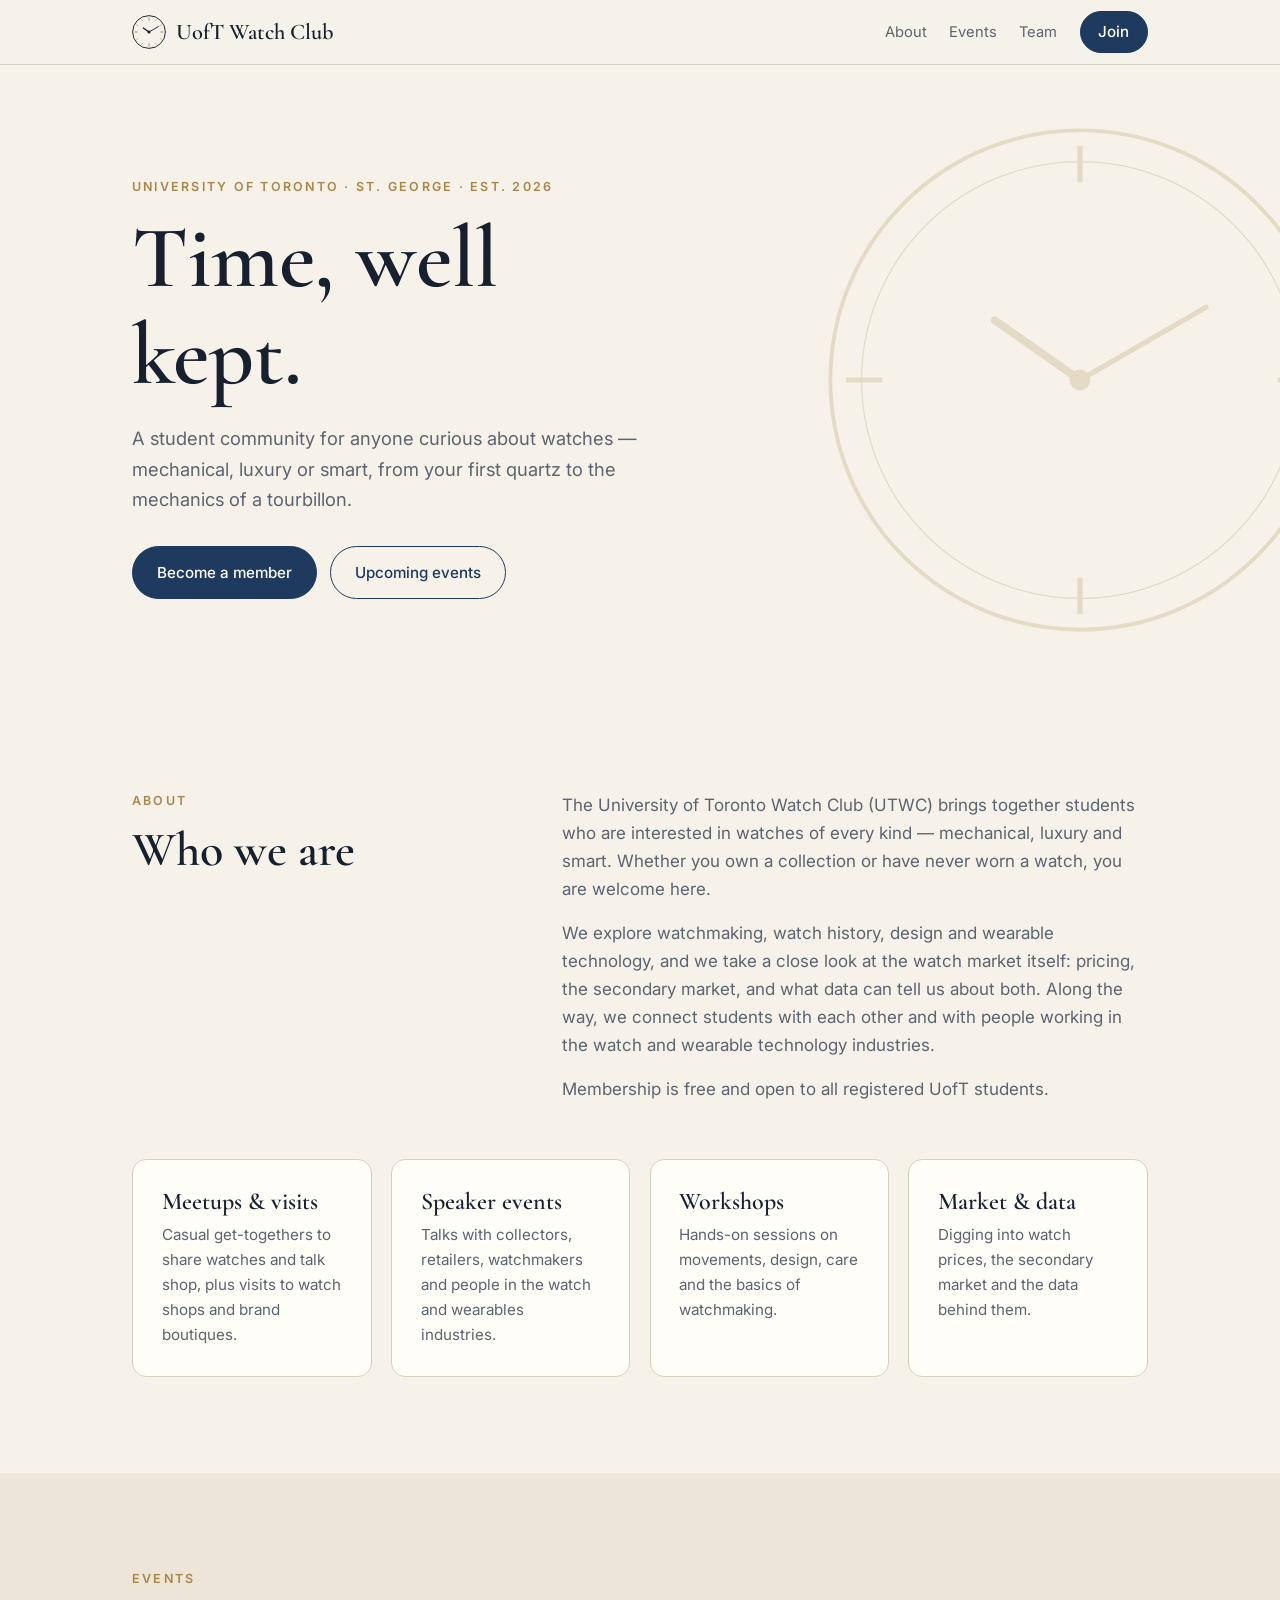
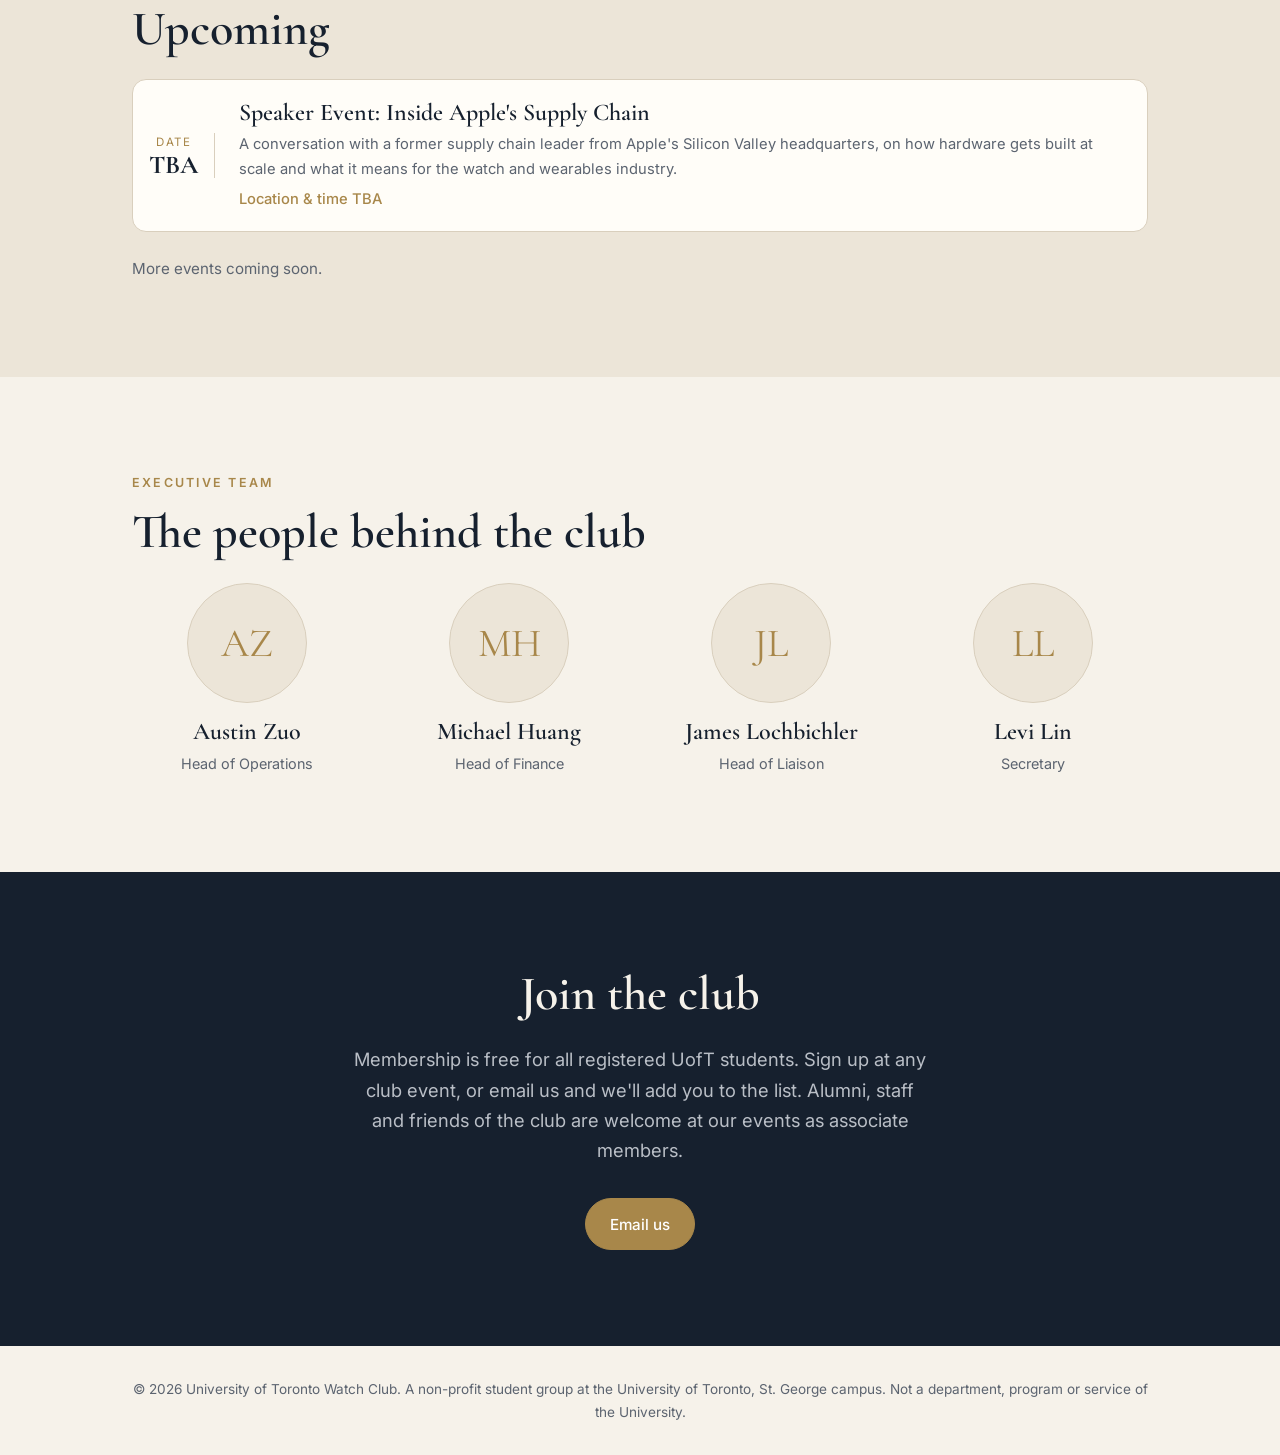
==== index.html @ 01a1b6ca "Initial UofT Watch Club website Single-page site with about, events, team and join sections, dial lo" ====
<!doctype html>
<html lang="en">
<head>
  <meta charset="utf-8">
  <meta name="viewport" content="width=device-width, initial-scale=1">
  <title>UofT Watch Club</title>
  <meta name="description" content="The University of Toronto Watch Club — a community for students who love horology, from first watches to grand complications.">
  <link rel="preconnect" href="https://fonts.googleapis.com">
  <link rel="preconnect" href="https://fonts.gstatic.com" crossorigin>
  <link href="https://fonts.googleapis.com/css2?family=Cormorant+Garamond:wght@500;600&family=Inter:wght@400;500;600&display=swap" rel="stylesheet">
  <link rel="icon" href="icon.svg" type="image/svg+xml">
  <link rel="stylesheet" href="style.css">
</head>
<body>
  <header class="nav">
    <div class="wrap nav-inner">
      <a href="#top" class="brand"><img src="icon.svg" alt="" width="34" height="34">UofT Watch Club</a>
      <nav>
        <a href="#about">About</a>
        <a href="#events">Events</a>
        <a href="#team">Team</a>
        <a href="#join" class="btn btn-small">Join</a>
      </nav>
    </div>
  </header>

  <main id="top">
    <section class="hero">
      <div class="wrap">
        <p class="eyebrow">University of Toronto · St. George · Est. 2026</p>
        <h1>Time, well kept.</h1>
        <p class="lede">A student community for anyone curious about watches — mechanical, luxury or smart, from your first quartz to the mechanics of a tourbillon.</p>
        <div class="hero-cta">
          <a href="#join" class="btn">Become a member</a>
          <a href="#events" class="btn btn-ghost">Upcoming events</a>
        </div>
      </div>
      <svg class="dial" viewBox="0 0 200 200" aria-hidden="true">
        <circle cx="100" cy="100" r="96" fill="none" stroke="currentColor" stroke-width="1.5"/>
        <circle cx="100" cy="100" r="84" fill="none" stroke="currentColor" stroke-width=".5"/>
        <g stroke="currentColor" stroke-width="2">
          <line x1="100" y1="10" x2="100" y2="24"/><line x1="190" y1="100" x2="176" y2="100"/>
          <line x1="100" y1="190" x2="100" y2="176"/><line x1="10" y1="100" x2="24" y2="100"/>
        </g>
        <line x1="100" y1="100" x2="67.2" y2="77" stroke="currentColor" stroke-width="3" stroke-linecap="round"/>
        <line x1="100" y1="100" x2="148.5" y2="72" stroke="currentColor" stroke-width="2" stroke-linecap="round"/>
        <circle cx="100" cy="100" r="4" fill="currentColor"/>
      </svg>
    </section>

    <section id="about" class="section">
      <div class="wrap two-col">
        <div>
          <p class="eyebrow">About</p>
          <h2>Who we are</h2>
        </div>
        <div class="prose">
          <p>The University of Toronto Watch Club (UTWC) brings together students who are interested in watches of every kind — mechanical, luxury and smart. Whether you own a collection or have never worn a watch, you are welcome here.</p>
          <p>We explore watchmaking, watch history, design and wearable technology, and we take a close look at the watch market itself: pricing, the secondary market, and what data can tell us about both. Along the way, we connect students with each other and with people working in the watch and wearable technology industries.</p>
          <p>Membership is free and open to all registered UofT students.</p>
        </div>
      </div>
      <div class="wrap cards">
        <article class="card">
          <h3>Meetups &amp; visits</h3>
          <p>Casual get-togethers to share watches and talk shop, plus visits to watch shops and brand boutiques.</p>
        </article>
        <article class="card">
          <h3>Speaker events</h3>
          <p>Talks with collectors, retailers, watchmakers and people in the watch and wearables industries.</p>
        </article>
        <article class="card">
          <h3>Workshops</h3>
          <p>Hands-on sessions on movements, design, care and the basics of watchmaking.</p>
        </article>
        <article class="card">
          <h3>Market &amp; data</h3>
          <p>Digging into watch prices, the secondary market and the data behind them.</p>
        </article>
      </div>
    </section>

    <section id="events" class="section alt">
      <div class="wrap">
        <p class="eyebrow">Events</p>
        <h2>Upcoming</h2>
        <ul class="events">
          <li>
            <time><span>Date</span><strong>TBA</strong></time>
            <div>
              <h3>Speaker Event: Inside Apple's Supply Chain</h3>
              <p>A conversation with a former supply chain leader from Apple's Silicon Valley headquarters, on how hardware gets built at scale and what it means for the watch and wearables industry.</p>
              <p>Location &amp; time TBA</p>
            </div>
          </li>
        </ul>
        <p class="events-note">More events coming soon.</p>
      </div>
    </section>

    <section id="team" class="section">
      <div class="wrap">
        <p class="eyebrow">Executive team</p>
        <h2>The people behind the club</h2>
        <div class="team">
          <div class="member"><div class="avatar">AZ</div><h3>Austin Zuo</h3><p>Head of Operations</p></div>
          <div class="member"><div class="avatar">MH</div><h3>Michael Huang</h3><p>Head of Finance</p></div>
          <div class="member"><div class="avatar">JL</div><h3>James Lochbichler</h3><p>Head of Liaison</p></div>
          <div class="member"><div class="avatar">LL</div><h3>Levi Lin</h3><p>Secretary</p></div>
        </div>
      </div>
    </section>

    <section id="join" class="section join">
      <div class="wrap">
        <h2>Join the club</h2>
        <p class="lede">Membership is free for all registered UofT students. Sign up at any club event, or email us and we'll add you to the list. Alumni, staff and friends of the club are welcome at our events as associate members.</p>
        <div class="hero-cta">
          <!-- TODO: add back once links are ready
          <a href="[SIGNUP FORM LINK]" class="btn">Sign up</a>
          <a href="https://instagram.com/[HANDLE]" class="btn btn-ghost">Instagram</a>
          -->
          <a href="mailto:info@uoftwatchclub.com" class="btn">Email us</a>
        </div>
      </div>
    </section>
  </main>

  <footer class="footer">
    <div class="wrap">
      <p>© <span id="year"></span> University of Toronto Watch Club. A non-profit student group at the University of Toronto, St. George campus. Not a department, program or service of the University.</p>
    </div>
  </footer>
  <script>document.getElementById('year').textContent = new Date().getFullYear();</script>
</body>
</html>
---- style.css ----
:root {
  --bg: #f6f2ea;
  --bg-alt: #ece5d8;
  --ink: #16202e;
  --muted: #5c6470;
  --accent: #1e3a5f;
  --gold: #a8874a;
  --card: #fffdf8;
  --line: #d9cfbd;
}

* { box-sizing: border-box; margin: 0; padding: 0; }
html { scroll-behavior: smooth; }
body {
  background: var(--bg);
  color: var(--ink);
  font: 400 17px/1.65 Inter, system-ui, sans-serif;
  -webkit-font-smoothing: antialiased;
}
a { color: inherit; text-decoration: none; }
h1, h2, h3 { font-family: "Cormorant Garamond", Georgia, serif; font-weight: 600; line-height: 1.1; }
h1 { font-size: clamp(3rem, 8vw, 5.5rem); }
h2 { font-size: clamp(2rem, 4.5vw, 3rem); margin-bottom: 1.5rem; }
h3 { font-size: 1.5rem; margin-bottom: .4rem; }

.wrap { max-width: 1080px; margin: 0 auto; padding: 0 16px; }
@media (min-width: 720px) { .wrap { padding: 0 32px; } }

.eyebrow {
  font-size: .78rem; font-weight: 600; letter-spacing: .18em;
  text-transform: uppercase; color: var(--gold); margin-bottom: .8rem;
}
.lede { font-size: 1.15rem; color: var(--muted); max-width: 36rem; }

.btn {
  display: inline-block; padding: .8rem 1.5rem; border-radius: 999px;
  background: var(--accent); color: #fff; font-weight: 500; font-size: .95rem;
  border: 1px solid var(--accent); transition: transform .15s, background .15s;
}
.btn:hover { transform: translateY(-1px); background: #142a47; }
.btn-ghost { background: transparent; color: var(--accent); }
.btn-ghost:hover { background: var(--accent); color: #fff; }
.btn-small { padding: .45rem 1.1rem; }

/* Nav */
.nav {
  position: sticky; top: 0; z-index: 10;
  background: rgba(246, 242, 234, .9); backdrop-filter: blur(8px);
  border-bottom: 1px solid var(--line);
}
.nav-inner { display: flex; align-items: center; justify-content: space-between; height: 64px; }
.brand {
  display: flex; align-items: center; gap: .6rem;
  font-family: "Cormorant Garamond", serif; font-size: 1.4rem; font-weight: 600;
}
.nav nav { display: flex; align-items: center; gap: 1.4rem; font-size: .92rem; }
.nav nav a:not(.btn) { color: var(--muted); }
.nav nav a:not(.btn):hover { color: var(--ink); }
@media (max-width: 560px) { .nav nav a:not(.btn) { display: none; } }

/* Hero */
.hero { position: relative; overflow: hidden; padding: 7rem 0 6rem; }
.hero h1 { margin-bottom: 1.2rem; max-width: 12ch; }
.hero-cta { display: flex; flex-wrap: wrap; gap: .8rem; margin-top: 2rem; }
.dial {
  position: absolute; right: -60px; top: 50%; transform: translateY(-50%);
  width: min(520px, 60vw); color: var(--gold); opacity: .22; pointer-events: none;
}

/* Sections */
.section { padding: 6rem 0; }
.alt { background: var(--bg-alt); }
.two-col { display: grid; gap: 1rem 4rem; }
@media (min-width: 820px) { .two-col { grid-template-columns: 1fr 1.6fr; } }
.prose p + p { margin-top: 1rem; }
.prose { color: var(--muted); }

.cards { display: grid; gap: 1.2rem; margin-top: 3.5rem; }
@media (min-width: 640px) { .cards { grid-template-columns: repeat(2, 1fr); } }
@media (min-width: 1000px) { .cards { grid-template-columns: repeat(4, 1fr); } }
.card {
  background: var(--card); border: 1px solid var(--line); border-radius: 14px; padding: 1.8rem;
}
.card p { color: var(--muted); font-size: .95rem; }

/* Events */
.events { list-style: none; display: grid; gap: 1rem; }
.events li {
  display: flex; align-items: center; gap: 1.5rem;
  background: var(--card); border: 1px solid var(--line); border-radius: 14px; padding: 1.2rem 1.5rem;
}
.events time {
  display: flex; flex-direction: column; align-items: center; min-width: 3.5rem;
  border-right: 1px solid var(--line); padding-right: 1.5rem;
}
.events time span { font-size: .72rem; letter-spacing: .14em; text-transform: uppercase; color: var(--gold); }
.events time strong { font-family: "Cormorant Garamond", serif; font-size: 2rem; line-height: 1; }
.events p { color: var(--muted); font-size: .92rem; }
.events p + p { margin-top: .4rem; font-weight: 500; color: var(--gold); }
.events time strong { font-size: 1.6rem; }
.events-note { margin-top: 1.5rem; color: var(--muted); font-size: .95rem; }

/* Team */
.team { display: grid; gap: 2rem; grid-template-columns: repeat(auto-fit, minmax(180px, 1fr)); }
.member { text-align: center; }
.avatar {
  width: 120px; height: 120px; margin: 0 auto 1rem; border-radius: 50%;
  background: var(--bg-alt); border: 1px solid var(--line);
  display: grid; place-items: center; font-family: "Cormorant Garamond", serif;
  font-size: 2.5rem; color: var(--gold);
}
.member p { color: var(--muted); font-size: .9rem; }

/* Join */
.join { background: var(--ink); color: var(--bg); text-align: center; }
.join .lede { color: #b9bec6; margin: 0 auto; }
.join .hero-cta { justify-content: center; }
.join .btn { background: var(--gold); border-color: var(--gold); }
.join .btn:hover { background: #8f7240; }
.join .btn-ghost { background: transparent; color: var(--bg); border-color: #5c6470; }
.join .btn-ghost:hover { background: var(--bg); color: var(--ink); }

.footer { padding: 2rem 0; font-size: .85rem; color: var(--muted); text-align: center; }
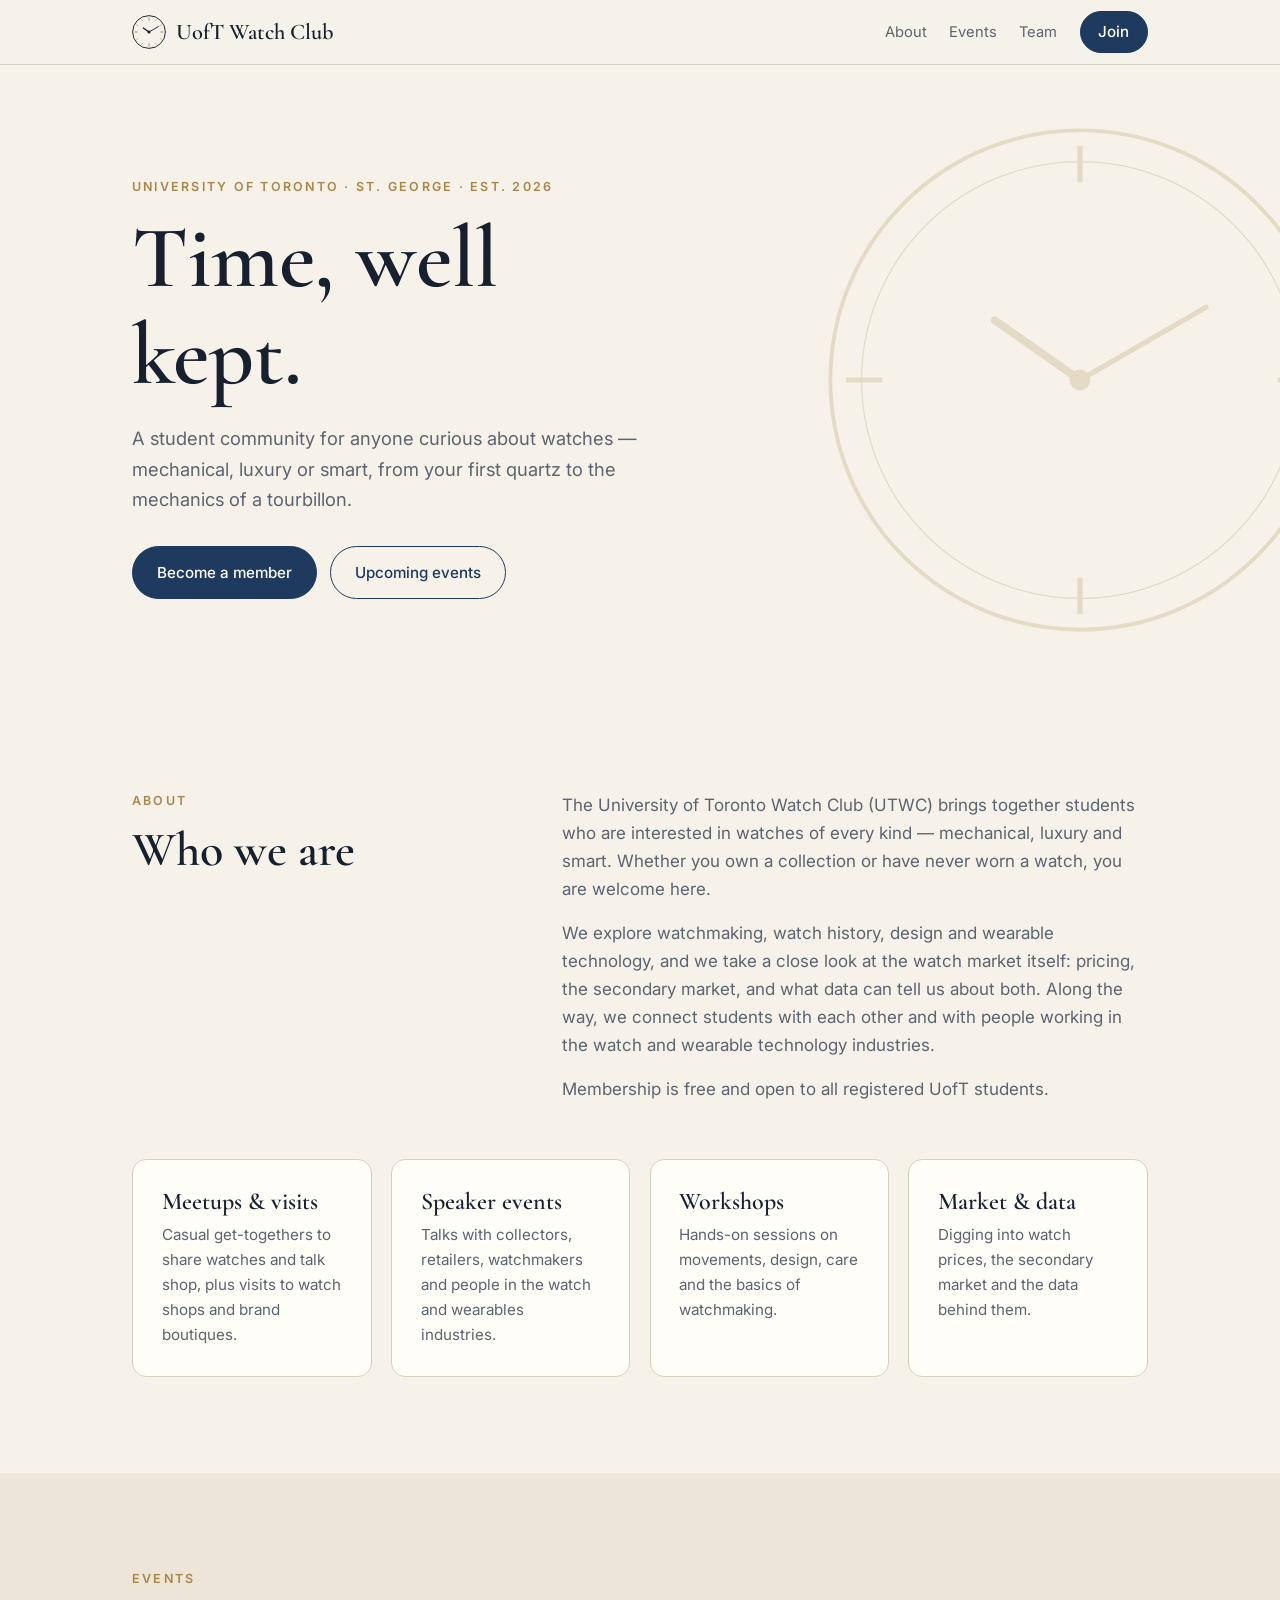
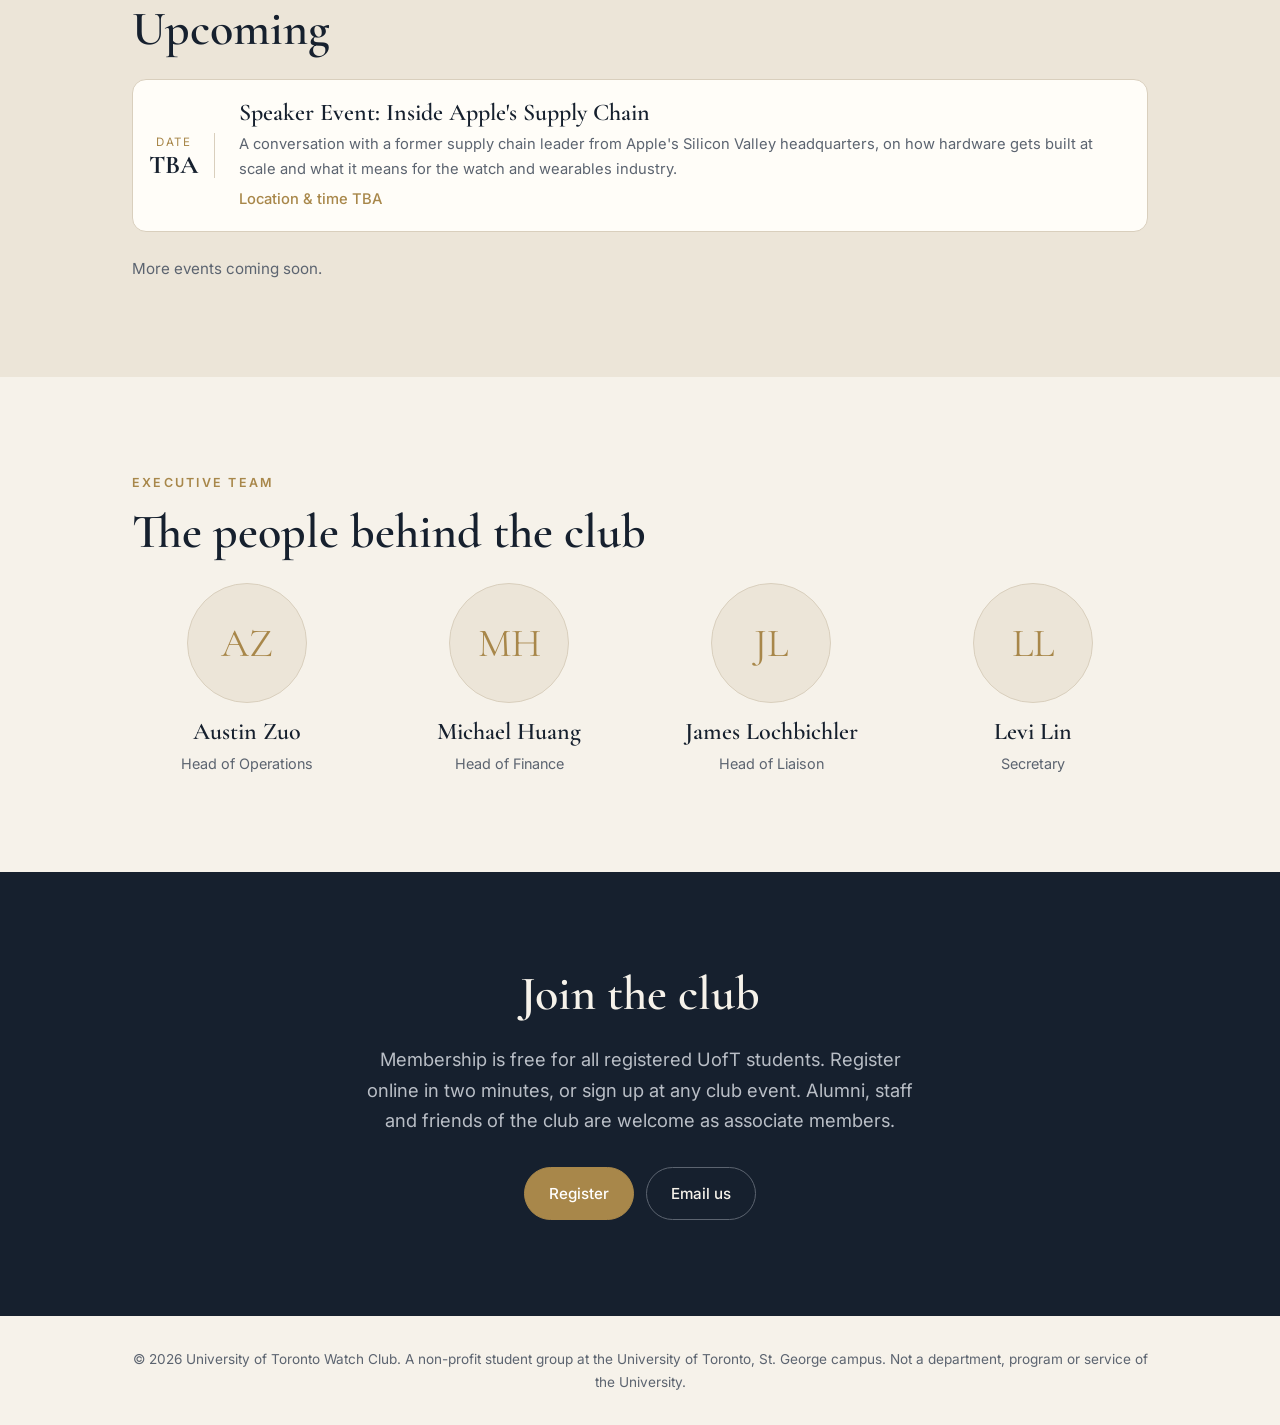
==== commit 5d8c595e: "Add online registration page Registration form on the site posts to a Google Apps Script web app tha" ====
--- a/index.html
+++ b/index.html
@@ -19,7 +19,7 @@
         <a href="#about">About</a>
         <a href="#events">Events</a>
         <a href="#team">Team</a>
-        <a href="#join" class="btn btn-small">Join</a>
+        <a href="register.html" class="btn btn-small">Join</a>
       </nav>
     </div>
   </header>
@@ -31,7 +31,7 @@
         <h1>Time, well kept.</h1>
         <p class="lede">A student community for anyone curious about watches — mechanical, luxury or smart, from your first quartz to the mechanics of a tourbillon.</p>
         <div class="hero-cta">
-          <a href="#join" class="btn">Become a member</a>
+          <a href="register.html" class="btn">Become a member</a>
           <a href="#events" class="btn btn-ghost">Upcoming events</a>
         </div>
       </div>
@@ -114,13 +114,13 @@
     <section id="join" class="section join">
       <div class="wrap">
         <h2>Join the club</h2>
-        <p class="lede">Membership is free for all registered UofT students. Sign up at any club event, or email us and we'll add you to the list. Alumni, staff and friends of the club are welcome at our events as associate members.</p>
+        <p class="lede">Membership is free for all registered UofT students. Register online in two minutes, or sign up at any club event. Alumni, staff and friends of the club are welcome as associate members.</p>
         <div class="hero-cta">
-          <!-- TODO: add back once links are ready
-          <a href="[SIGNUP FORM LINK]" class="btn">Sign up</a>
+          <a href="register.html" class="btn">Register</a>
+          <!-- TODO: add back once the handle is ready
           <a href="https://instagram.com/[HANDLE]" class="btn btn-ghost">Instagram</a>
           -->
-          <a href="mailto:info@uoftwatchclub.com" class="btn">Email us</a>
+          <a href="mailto:info@uoftwatchclub.com" class="btn btn-ghost">Email us</a>
         </div>
       </div>
     </section>
--- a/style.css
+++ b/style.css
@@ -121,3 +121,52 @@
 .join .btn-ghost:hover { background: var(--bg); color: var(--ink); }
 
 .footer { padding: 2rem 0; font-size: .85rem; color: var(--muted); text-align: center; }
+
+/* Register page */
+.register { padding-top: 4rem; }
+.narrow { max-width: 720px; }
+.page-title { font-size: clamp(2.6rem, 6vw, 3.6rem); margin-bottom: 1rem; }
+.register .lede { margin-bottom: 2.5rem; }
+fieldset {
+  border: 1px solid var(--line); border-radius: 14px; background: var(--card);
+  padding: 1.5rem; margin-bottom: 1.5rem;
+}
+@media (min-width: 720px) { fieldset { padding: 2rem; } }
+legend {
+  font-family: "Cormorant Garamond", serif; font-size: 1.5rem; font-weight: 600;
+  padding: 0 .5rem; margin-left: -.5rem;
+}
+.field { margin-bottom: 1.4rem; }
+.field:last-child { margin-bottom: 0; }
+.field > label, .label { display: block; font-weight: 500; font-size: .95rem; margin-bottom: .45rem; }
+.req { color: #a33a2a; }
+input:not([type=radio]):not([type=checkbox]), select, textarea {
+  width: 100%; font: inherit; font-size: 1rem; color: var(--ink);
+  background: #fff; border: 1px solid var(--line); border-radius: 10px; padding: .7rem .85rem;
+}
+input:focus, select:focus, textarea:focus { outline: 2px solid var(--accent); outline-offset: 1px; border-color: var(--accent); }
+textarea { resize: vertical; }
+.row { display: grid; gap: 0 1rem; }
+@media (min-width: 600px) { .row { grid-template-columns: 1fr 1fr; } }
+.options { display: grid; gap: .5rem; }
+.options.grid2 { grid-template-columns: 1fr; }
+@media (min-width: 600px) { .options.grid2 { grid-template-columns: 1fr 1fr; } }
+.options label, label.check {
+  display: flex; align-items: flex-start; gap: .6rem; font-weight: 400; font-size: .95rem; cursor: pointer;
+}
+input[type=radio], input[type=checkbox] { accent-color: var(--accent); width: 1.05rem; height: 1.05rem; margin-top: .2rem; flex-shrink: 0; }
+.hint { font-size: .85rem; color: var(--muted); margin-top: .35rem; }
+.hp { position: absolute; left: -9999px; width: 1px; height: 1px; overflow: hidden; }
+.privacy { font-size: .85rem; color: var(--muted); margin: .5rem 0 1.5rem; }
+.privacy a { text-decoration: underline; }
+.form-error {
+  background: #fbeceb; color: #8a2a1d; border: 1px solid #ecc4be; border-radius: 10px;
+  padding: .8rem 1rem; margin-bottom: 1rem; font-size: .95rem;
+}
+#submit { font-size: 1rem; padding: .9rem 2rem; cursor: pointer; }
+#submit:disabled { opacity: .6; cursor: wait; transform: none; }
+.success {
+  text-align: center; background: var(--card); border: 1px solid var(--line);
+  border-radius: 14px; padding: 3rem 1.5rem;
+}
+.success p { color: var(--muted); margin-bottom: 1.5rem; }
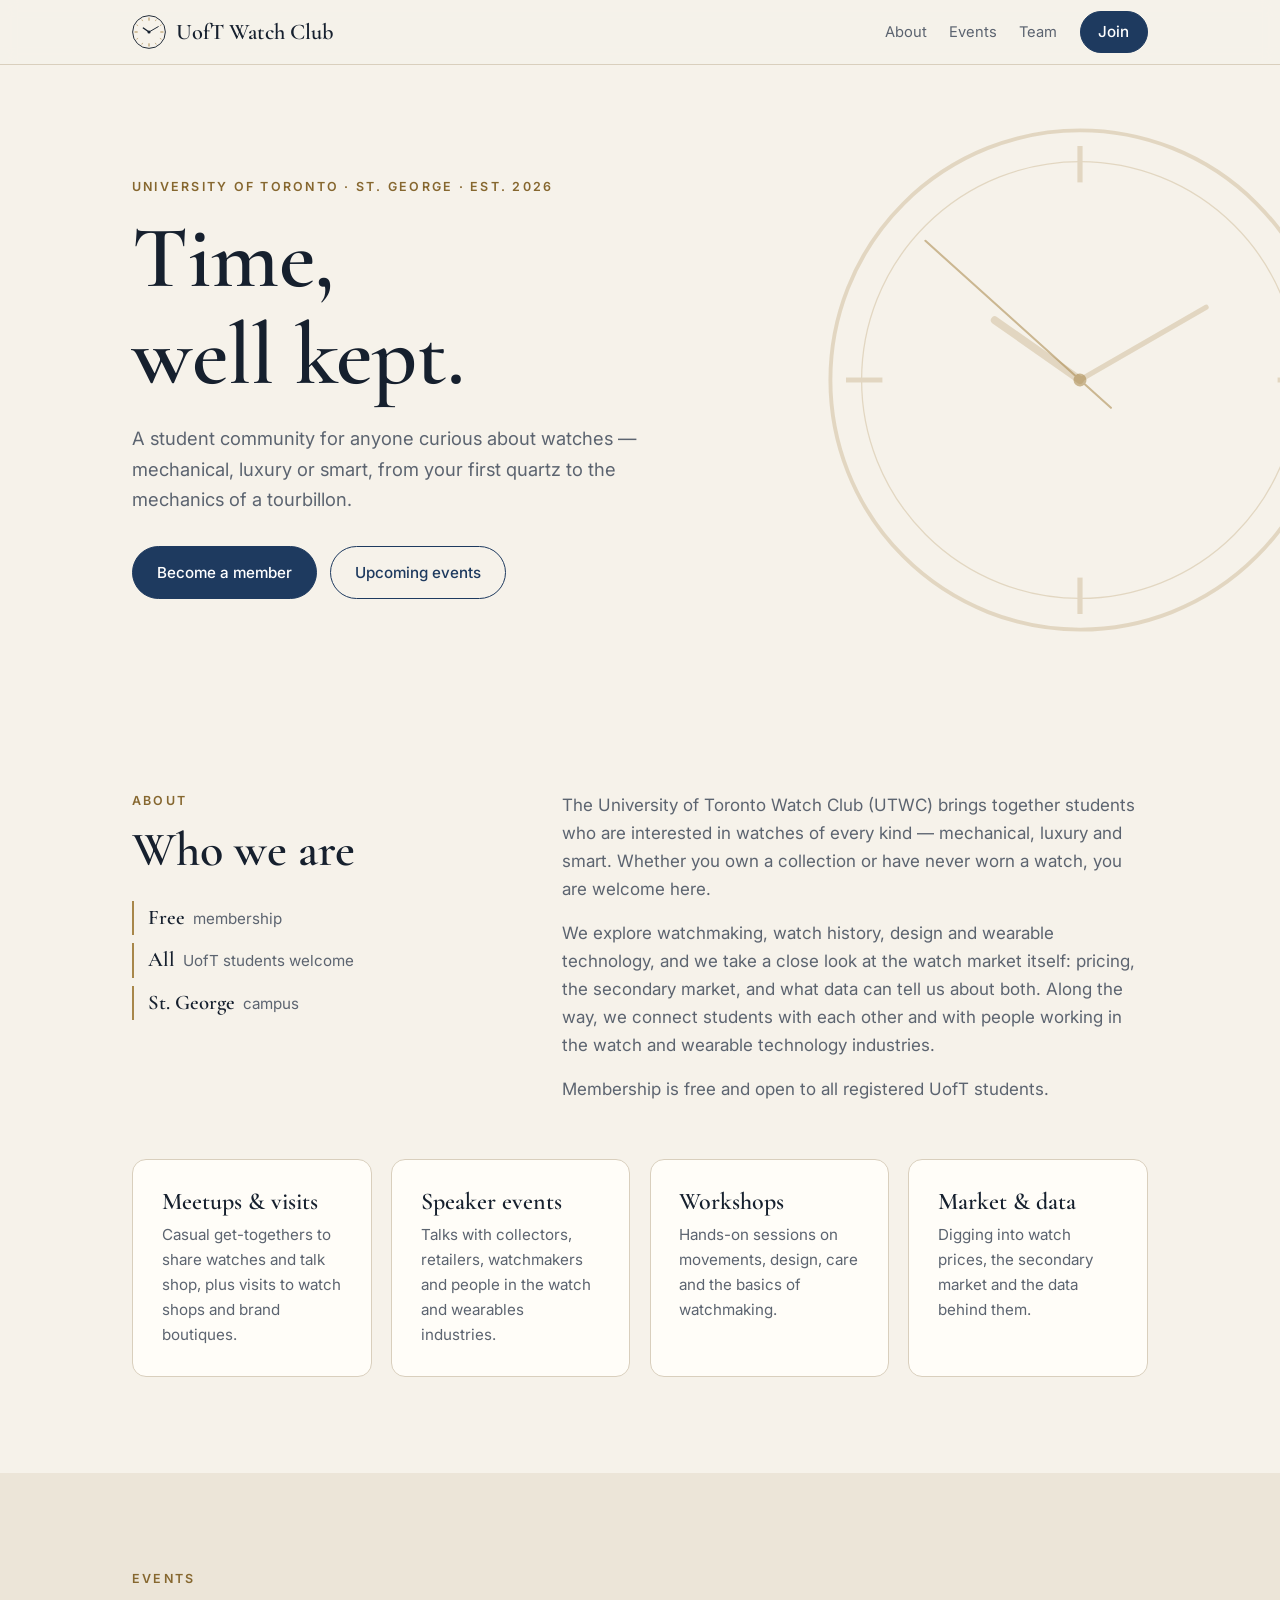
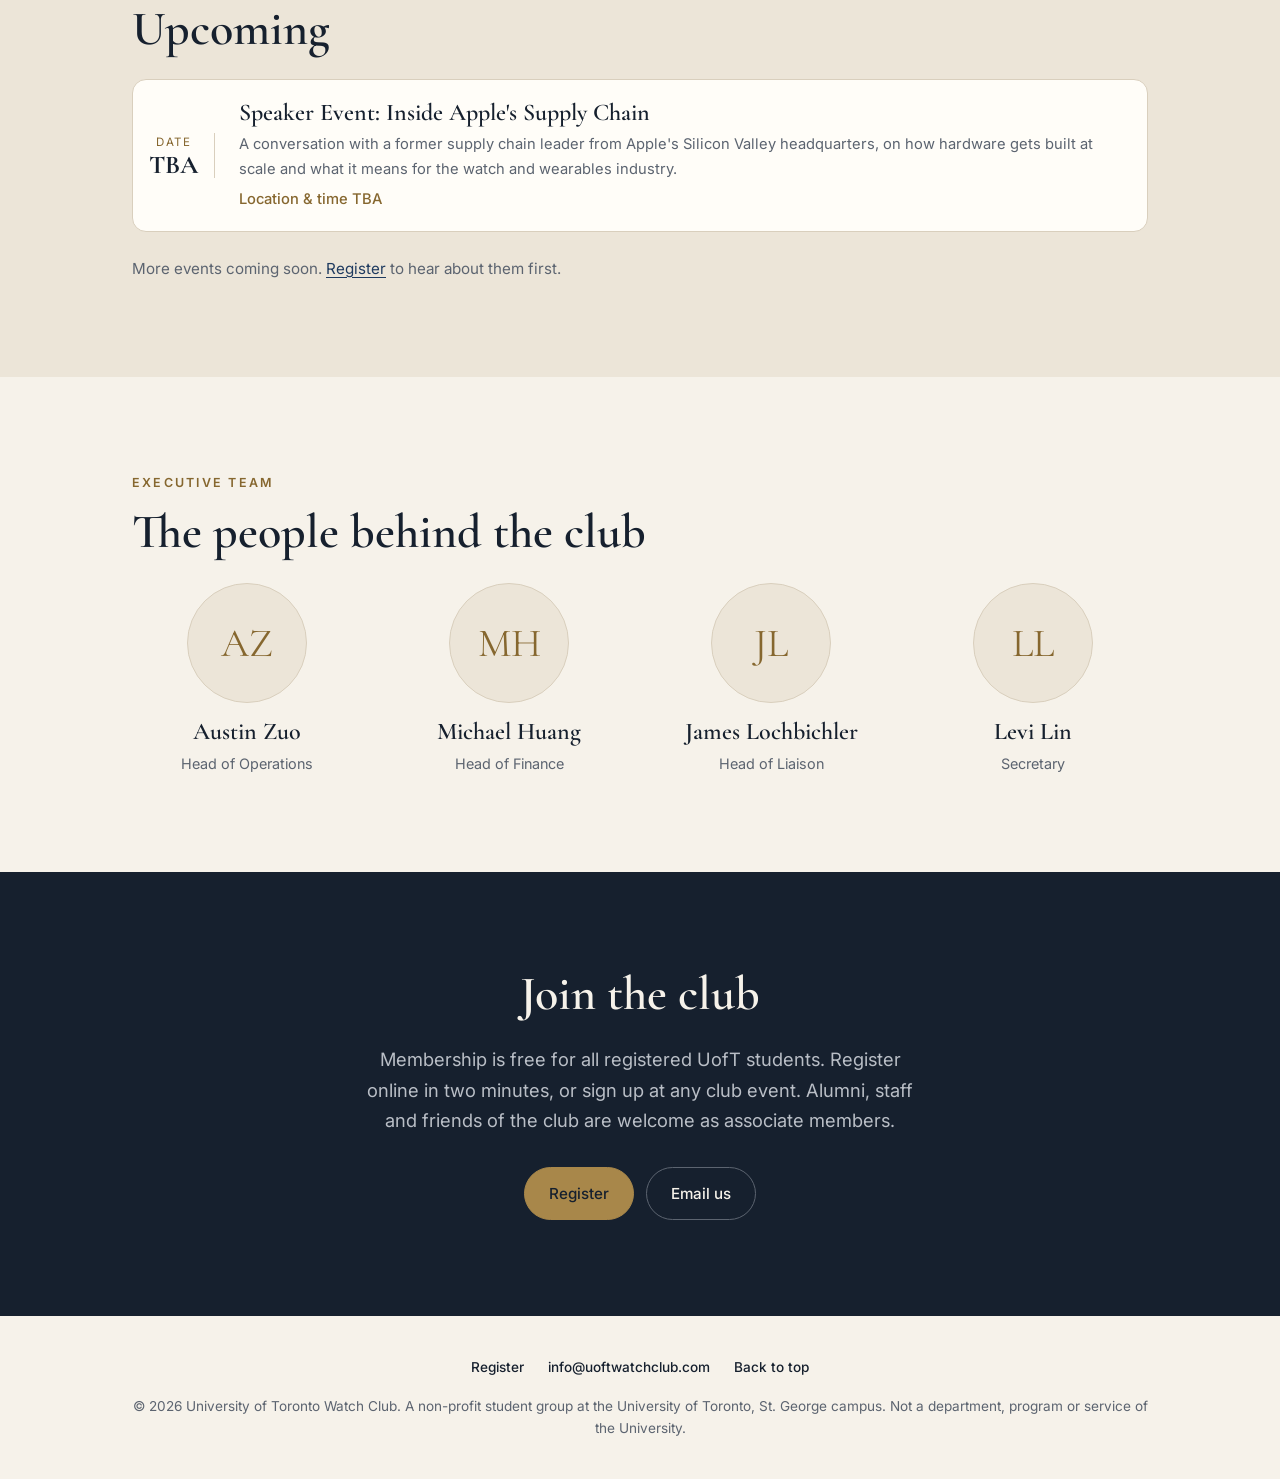
==== commit bd36fcfd: "Polish layout, accessibility and sharing metadata Balanced hero headline with ticking second hand, a" ====
--- a/index.html
+++ b/index.html
@@ -4,11 +4,23 @@
   <meta charset="utf-8">
   <meta name="viewport" content="width=device-width, initial-scale=1">
   <title>UofT Watch Club</title>
-  <meta name="description" content="The University of Toronto Watch Club — a community for students who love horology, from first watches to grand complications.">
+  <meta name="description" content="A student community at the University of Toronto for anyone curious about watches — mechanical, luxury or smart. Membership is free for UofT students.">
+  <link rel="canonical" href="https://uoftwatchclub.com/">
+  <meta name="theme-color" content="#f6f2ea">
+  <meta property="og:type" content="website">
+  <meta property="og:site_name" content="UofT Watch Club">
+  <meta property="og:title" content="UofT Watch Club">
+  <meta property="og:description" content="A student community at the University of Toronto for anyone curious about watches. Free membership for UofT students.">
+  <meta property="og:url" content="https://uoftwatchclub.com/">
+  <meta property="og:image" content="https://uoftwatchclub.com/og-image.png">
+  <meta property="og:image:width" content="1200">
+  <meta property="og:image:height" content="630">
+  <meta name="twitter:card" content="summary_large_image">
   <link rel="preconnect" href="https://fonts.googleapis.com">
   <link rel="preconnect" href="https://fonts.gstatic.com" crossorigin>
   <link href="https://fonts.googleapis.com/css2?family=Cormorant+Garamond:wght@500;600&family=Inter:wght@400;500;600&display=swap" rel="stylesheet">
   <link rel="icon" href="icon.svg" type="image/svg+xml">
+  <link rel="apple-touch-icon" href="apple-touch-icon.png">
   <link rel="stylesheet" href="style.css">
 </head>
 <body>
@@ -28,7 +40,7 @@
     <section class="hero">
       <div class="wrap">
         <p class="eyebrow">University of Toronto · St. George · Est. 2026</p>
-        <h1>Time, well kept.</h1>
+        <h1>Time,<br> well kept.</h1>
         <p class="lede">A student community for anyone curious about watches — mechanical, luxury or smart, from your first quartz to the mechanics of a tourbillon.</p>
         <div class="hero-cta">
           <a href="register.html" class="btn">Become a member</a>
@@ -36,15 +48,20 @@
         </div>
       </div>
       <svg class="dial" viewBox="0 0 200 200" aria-hidden="true">
-        <circle cx="100" cy="100" r="96" fill="none" stroke="currentColor" stroke-width="1.5"/>
-        <circle cx="100" cy="100" r="84" fill="none" stroke="currentColor" stroke-width=".5"/>
-        <g stroke="currentColor" stroke-width="2">
-          <line x1="100" y1="10" x2="100" y2="24"/><line x1="190" y1="100" x2="176" y2="100"/>
-          <line x1="100" y1="190" x2="100" y2="176"/><line x1="10" y1="100" x2="24" y2="100"/>
+        <g class="dial-face">
+          <circle cx="100" cy="100" r="96" fill="none" stroke="currentColor" stroke-width="1.5"/>
+          <circle cx="100" cy="100" r="84" fill="none" stroke="currentColor" stroke-width=".5"/>
+          <g stroke="currentColor" stroke-width="2">
+            <line x1="100" y1="10" x2="100" y2="24"/><line x1="190" y1="100" x2="176" y2="100"/>
+            <line x1="100" y1="190" x2="100" y2="176"/><line x1="10" y1="100" x2="24" y2="100"/>
+          </g>
+          <line x1="100" y1="100" x2="67.2" y2="77" stroke="currentColor" stroke-width="3" stroke-linecap="round"/>
+          <line x1="100" y1="100" x2="148.5" y2="72" stroke="currentColor" stroke-width="2" stroke-linecap="round"/>
         </g>
-        <line x1="100" y1="100" x2="67.2" y2="77" stroke="currentColor" stroke-width="3" stroke-linecap="round"/>
-        <line x1="100" y1="100" x2="148.5" y2="72" stroke="currentColor" stroke-width="2" stroke-linecap="round"/>
-        <circle cx="100" cy="100" r="4" fill="currentColor"/>
+        <g class="sec">
+          <line x1="100" y1="116" x2="100" y2="20" stroke="currentColor" stroke-width=".8" stroke-linecap="round"/>
+          <circle cx="100" cy="100" r="2.5" fill="currentColor"/>
+        </g>
       </svg>
     </section>
 
@@ -53,6 +70,11 @@
         <div>
           <p class="eyebrow">About</p>
           <h2>Who we are</h2>
+          <ul class="facts">
+            <li><strong>Free</strong> membership</li>
+            <li><strong>All</strong> UofT students welcome</li>
+            <li><strong>St. George</strong> campus</li>
+          </ul>
         </div>
         <div class="prose">
           <p>The University of Toronto Watch Club (UTWC) brings together students who are interested in watches of every kind — mechanical, luxury and smart. Whether you own a collection or have never worn a watch, you are welcome here.</p>
@@ -94,7 +116,7 @@
             </div>
           </li>
         </ul>
-        <p class="events-note">More events coming soon.</p>
+        <p class="events-note">More events coming soon. <a href="register.html">Register</a> to hear about them first.</p>
       </div>
     </section>
 
@@ -128,9 +150,27 @@
 
   <footer class="footer">
     <div class="wrap">
+      <nav class="footer-links">
+        <a href="register.html">Register</a>
+        <a href="mailto:info@uoftwatchclub.com">info@uoftwatchclub.com</a>
+        <a href="#top">Back to top</a>
+      </nav>
       <p>© <span id="year"></span> University of Toronto Watch Club. A non-profit student group at the University of Toronto, St. George campus. Not a department, program or service of the University.</p>
     </div>
   </footer>
-  <script>document.getElementById('year').textContent = new Date().getFullYear();</script>
+  <script>
+    document.getElementById('year').textContent = new Date().getFullYear();
+
+    // Tick the hero dial's second hand in time with the real clock.
+    const sec = document.querySelector('.dial .sec');
+    const startSec = new Date().getSeconds();
+    const startMs = Date.now();
+    const setHand = () => {
+      const elapsed = Math.round((Date.now() - startMs) / 1000);
+      sec.style.transform = `rotate(${(startSec + elapsed) * 6}deg)`;
+    };
+    setHand();
+    if (!matchMedia('(prefers-reduced-motion: reduce)').matches) setInterval(setHand, 1000);
+  </script>
 </body>
 </html>
--- a/style.css
+++ b/style.css
@@ -4,13 +4,15 @@
   --ink: #16202e;
   --muted: #5c6470;
   --accent: #1e3a5f;
-  --gold: #a8874a;
+  --gold: #a8874a;       /* decorative: lines, dial, buttons on dark */
+  --gold-text: #86672f;  /* small text on cream, passes WCAG AA */
   --card: #fffdf8;
   --line: #d9cfbd;
 }
 
 * { box-sizing: border-box; margin: 0; padding: 0; }
 html { scroll-behavior: smooth; }
+@media (prefers-reduced-motion: reduce) { html { scroll-behavior: auto; } }
 body {
   background: var(--bg);
   color: var(--ink);
@@ -18,24 +20,26 @@
   -webkit-font-smoothing: antialiased;
 }
 a { color: inherit; text-decoration: none; }
-h1, h2, h3 { font-family: "Cormorant Garamond", Georgia, serif; font-weight: 600; line-height: 1.1; }
+a:focus-visible, button:focus-visible { outline: 2px solid var(--accent); outline-offset: 3px; border-radius: 4px; }
+h1, h2, h3 { font-family: "Cormorant Garamond", Georgia, serif; font-weight: 600; line-height: 1.1; text-wrap: balance; }
 h1 { font-size: clamp(3rem, 8vw, 5.5rem); }
 h2 { font-size: clamp(2rem, 4.5vw, 3rem); margin-bottom: 1.5rem; }
 h3 { font-size: 1.5rem; margin-bottom: .4rem; }
+section[id] { scroll-margin-top: 64px; }
 
 .wrap { max-width: 1080px; margin: 0 auto; padding: 0 16px; }
 @media (min-width: 720px) { .wrap { padding: 0 32px; } }
 
 .eyebrow {
   font-size: .78rem; font-weight: 600; letter-spacing: .18em;
-  text-transform: uppercase; color: var(--gold); margin-bottom: .8rem;
+  text-transform: uppercase; color: var(--gold-text); margin-bottom: .8rem;
 }
 .lede { font-size: 1.15rem; color: var(--muted); max-width: 36rem; }
 
 .btn {
   display: inline-block; padding: .8rem 1.5rem; border-radius: 999px;
   background: var(--accent); color: #fff; font-weight: 500; font-size: .95rem;
-  border: 1px solid var(--accent); transition: transform .15s, background .15s;
+  border: 1px solid var(--accent); transition: transform .15s, background .15s, color .15s;
 }
 .btn:hover { transform: translateY(-1px); background: #142a47; }
 .btn-ghost { background: transparent; color: var(--accent); }
@@ -59,28 +63,45 @@
 @media (max-width: 560px) { .nav nav a:not(.btn) { display: none; } }
 
 /* Hero */
-.hero { position: relative; overflow: hidden; padding: 7rem 0 6rem; }
-.hero h1 { margin-bottom: 1.2rem; max-width: 12ch; }
+.hero { position: relative; overflow: hidden; padding: 4.5rem 0 4rem; }
+@media (min-width: 720px) { .hero { padding: 7rem 0 6rem; } }
+.hero h1 { margin-bottom: 1.2rem; }
 .hero-cta { display: flex; flex-wrap: wrap; gap: .8rem; margin-top: 2rem; }
 .dial {
   position: absolute; right: -60px; top: 50%; transform: translateY(-50%);
-  width: min(520px, 60vw); color: var(--gold); opacity: .22; pointer-events: none;
-}
+  width: min(520px, 50vw); color: var(--gold); pointer-events: none;
+}
+.dial-face { opacity: .25; }
+.dial .sec {
+  opacity: .55;
+  transform-box: view-box; transform-origin: 100px 100px;
+  transition: transform .3s cubic-bezier(.4, 2.2, .55, .85);
+}
+@media (max-width: 719px) { .dial { display: none; } }
 
 /* Sections */
-.section { padding: 6rem 0; }
+.section { padding: 4.5rem 0; }
+@media (min-width: 720px) { .section { padding: 6rem 0; } }
 .alt { background: var(--bg-alt); }
 .two-col { display: grid; gap: 1rem 4rem; }
 @media (min-width: 820px) { .two-col { grid-template-columns: 1fr 1.6fr; } }
 .prose p + p { margin-top: 1rem; }
 .prose { color: var(--muted); }
 
-.cards { display: grid; gap: 1.2rem; margin-top: 3.5rem; }
-@media (min-width: 640px) { .cards { grid-template-columns: repeat(2, 1fr); } }
+.facts { list-style: none; display: grid; gap: .5rem; margin: .5rem 0 1rem; }
+.facts li { color: var(--muted); font-size: .95rem; padding-left: .9rem; border-left: 2px solid var(--gold); }
+.facts strong { font-family: "Cormorant Garamond", serif; font-size: 1.3rem; font-weight: 600; color: var(--ink); margin-right: .2rem; }
+
+.cards { display: grid; gap: 1rem; margin-top: 2.5rem; }
+@media (min-width: 640px) { .cards { grid-template-columns: repeat(2, 1fr); gap: 1.2rem; } }
+@media (min-width: 720px) { .cards { margin-top: 3.5rem; } }
 @media (min-width: 1000px) { .cards { grid-template-columns: repeat(4, 1fr); } }
 .card {
-  background: var(--card); border: 1px solid var(--line); border-radius: 14px; padding: 1.8rem;
-}
+  background: var(--card); border: 1px solid var(--line); border-radius: 14px; padding: 1.5rem;
+  transition: transform .2s, box-shadow .2s;
+}
+@media (min-width: 720px) { .card { padding: 1.8rem; } }
+.card:hover { transform: translateY(-2px); box-shadow: 0 10px 30px -18px rgba(22, 32, 46, .35); }
 .card p { color: var(--muted); font-size: .95rem; }
 
 /* Events */
@@ -93,34 +114,54 @@
   display: flex; flex-direction: column; align-items: center; min-width: 3.5rem;
   border-right: 1px solid var(--line); padding-right: 1.5rem;
 }
-.events time span { font-size: .72rem; letter-spacing: .14em; text-transform: uppercase; color: var(--gold); }
-.events time strong { font-family: "Cormorant Garamond", serif; font-size: 2rem; line-height: 1; }
+.events time span { font-size: .72rem; letter-spacing: .14em; text-transform: uppercase; color: var(--gold-text); }
+.events time strong { font-family: "Cormorant Garamond", serif; font-size: 1.6rem; line-height: 1; }
 .events p { color: var(--muted); font-size: .92rem; }
-.events p + p { margin-top: .4rem; font-weight: 500; color: var(--gold); }
-.events time strong { font-size: 1.6rem; }
+.events p + p { margin-top: .4rem; font-weight: 500; color: var(--gold-text); }
+@media (max-width: 560px) {
+  .events li { flex-direction: column; align-items: flex-start; gap: .9rem; padding: 1.2rem; }
+  .events time {
+    flex-direction: row; align-items: baseline; gap: .5rem;
+    border-right: 0; padding-right: 0; border-bottom: 1px solid var(--line); padding-bottom: .7rem; width: 100%;
+  }
+}
 .events-note { margin-top: 1.5rem; color: var(--muted); font-size: .95rem; }
+.events-note a { color: var(--accent); text-decoration: underline; text-underline-offset: 3px; }
 
 /* Team */
-.team { display: grid; gap: 2rem; grid-template-columns: repeat(auto-fit, minmax(180px, 1fr)); }
+.team { display: grid; gap: 2rem 1rem; grid-template-columns: repeat(2, 1fr); }
+@media (min-width: 820px) { .team { grid-template-columns: repeat(4, 1fr); gap: 2rem; } }
 .member { text-align: center; }
 .avatar {
-  width: 120px; height: 120px; margin: 0 auto 1rem; border-radius: 50%;
+  width: 92px; height: 92px; margin: 0 auto 1rem; border-radius: 50%;
   background: var(--bg-alt); border: 1px solid var(--line);
   display: grid; place-items: center; font-family: "Cormorant Garamond", serif;
-  font-size: 2.5rem; color: var(--gold);
-}
+  font-size: 2rem; color: var(--gold-text);
+}
+@media (min-width: 820px) { .avatar { width: 120px; height: 120px; font-size: 2.5rem; } }
+.member h3 { font-size: 1.25rem; }
+@media (min-width: 820px) { .member h3 { font-size: 1.5rem; } }
 .member p { color: var(--muted); font-size: .9rem; }
 
 /* Join */
 .join { background: var(--ink); color: var(--bg); text-align: center; }
 .join .lede { color: #b9bec6; margin: 0 auto; }
 .join .hero-cta { justify-content: center; }
-.join .btn { background: var(--gold); border-color: var(--gold); }
-.join .btn:hover { background: #8f7240; }
+.join .btn { background: var(--gold); border-color: var(--gold); color: var(--ink); }
+.join .btn:hover { background: #bb9a5c; }
 .join .btn-ghost { background: transparent; color: var(--bg); border-color: #5c6470; }
 .join .btn-ghost:hover { background: var(--bg); color: var(--ink); }
 
-.footer { padding: 2rem 0; font-size: .85rem; color: var(--muted); text-align: center; }
+/* Footer */
+.footer { padding: 2.5rem 0; font-size: .85rem; color: var(--muted); text-align: center; }
+.footer-links { display: flex; flex-wrap: wrap; justify-content: center; gap: .5rem 1.5rem; margin-bottom: 1rem; }
+.footer-links a { color: var(--ink); font-weight: 500; }
+.footer-links a:hover { color: var(--accent); text-decoration: underline; text-underline-offset: 3px; }
+
+/* 404 */
+.notfound { min-height: 70vh; display: grid; place-items: center; text-align: center; padding: 4rem 0; }
+.notfound img { width: 96px; margin: 0 auto 1.5rem; opacity: .9; }
+.notfound .lede { margin: 0 auto 2rem; }
 
 /* Register page */
 .register { padding-top: 4rem; }
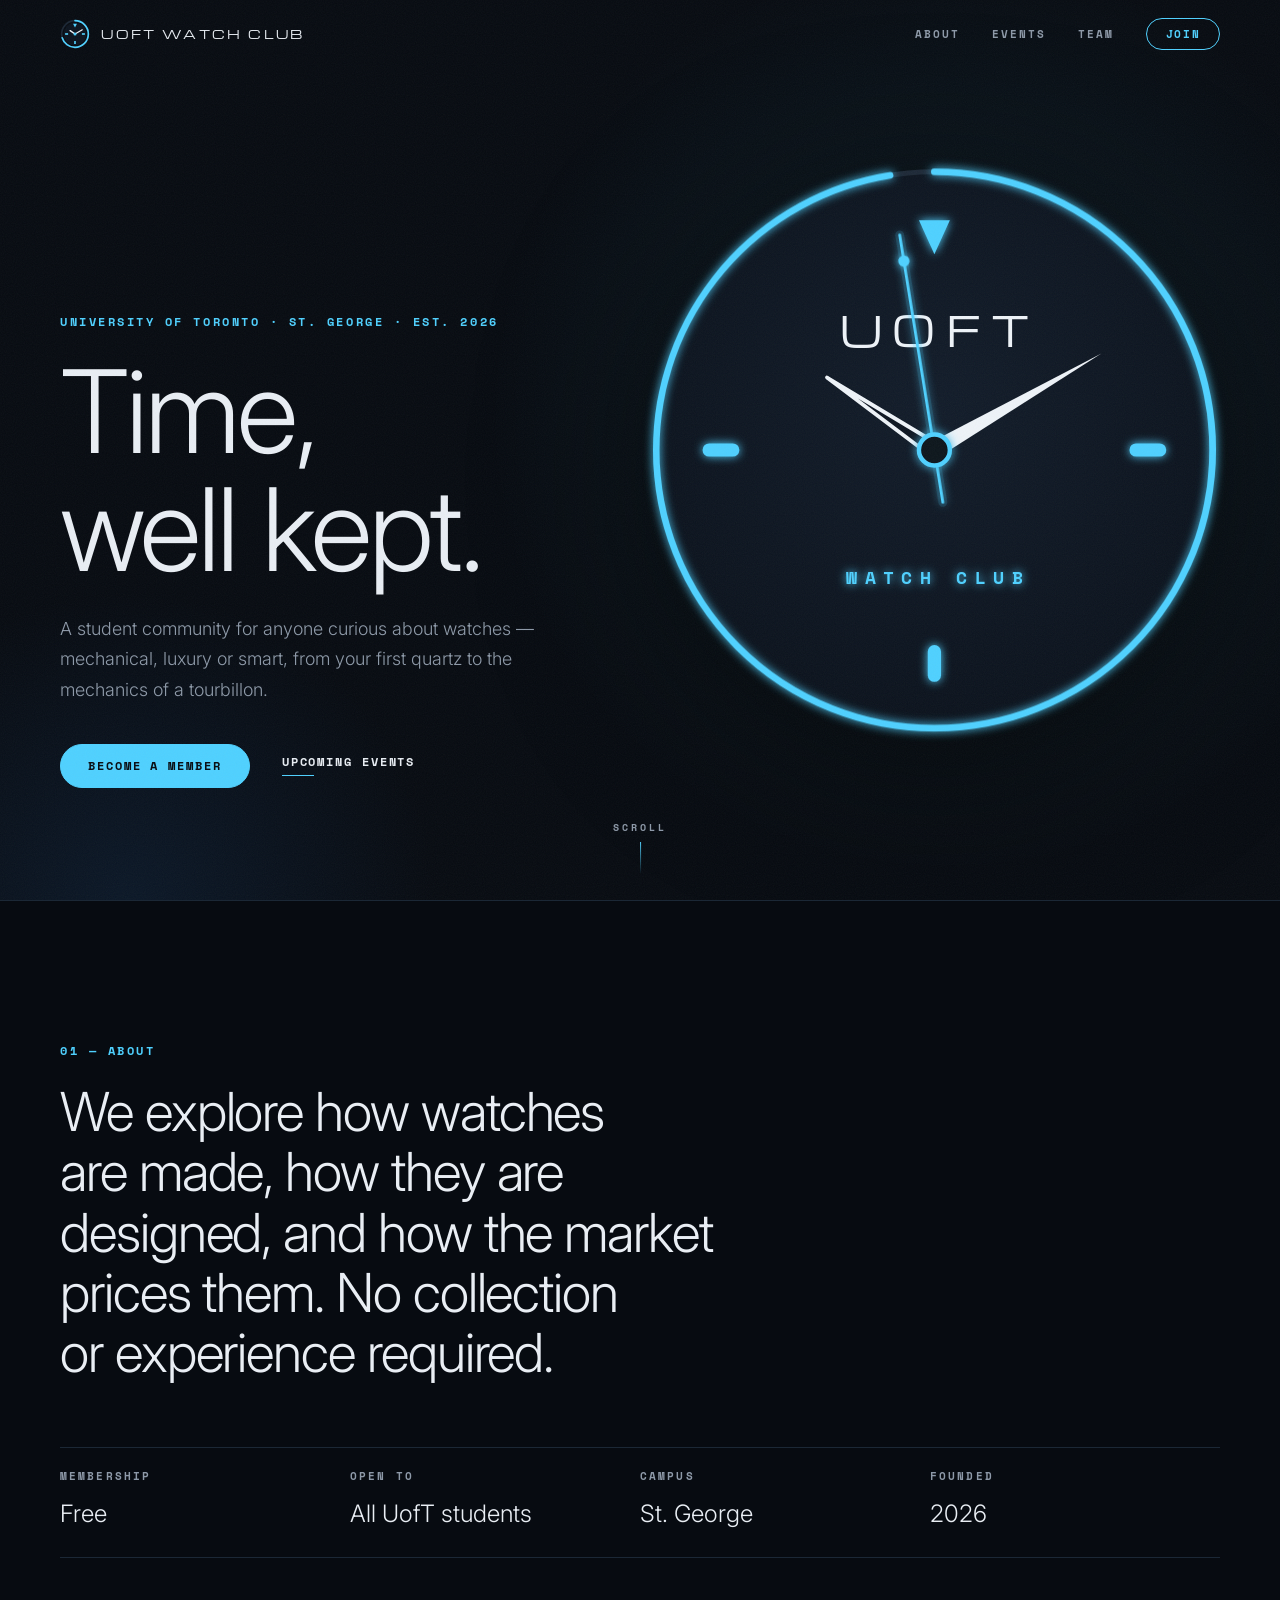
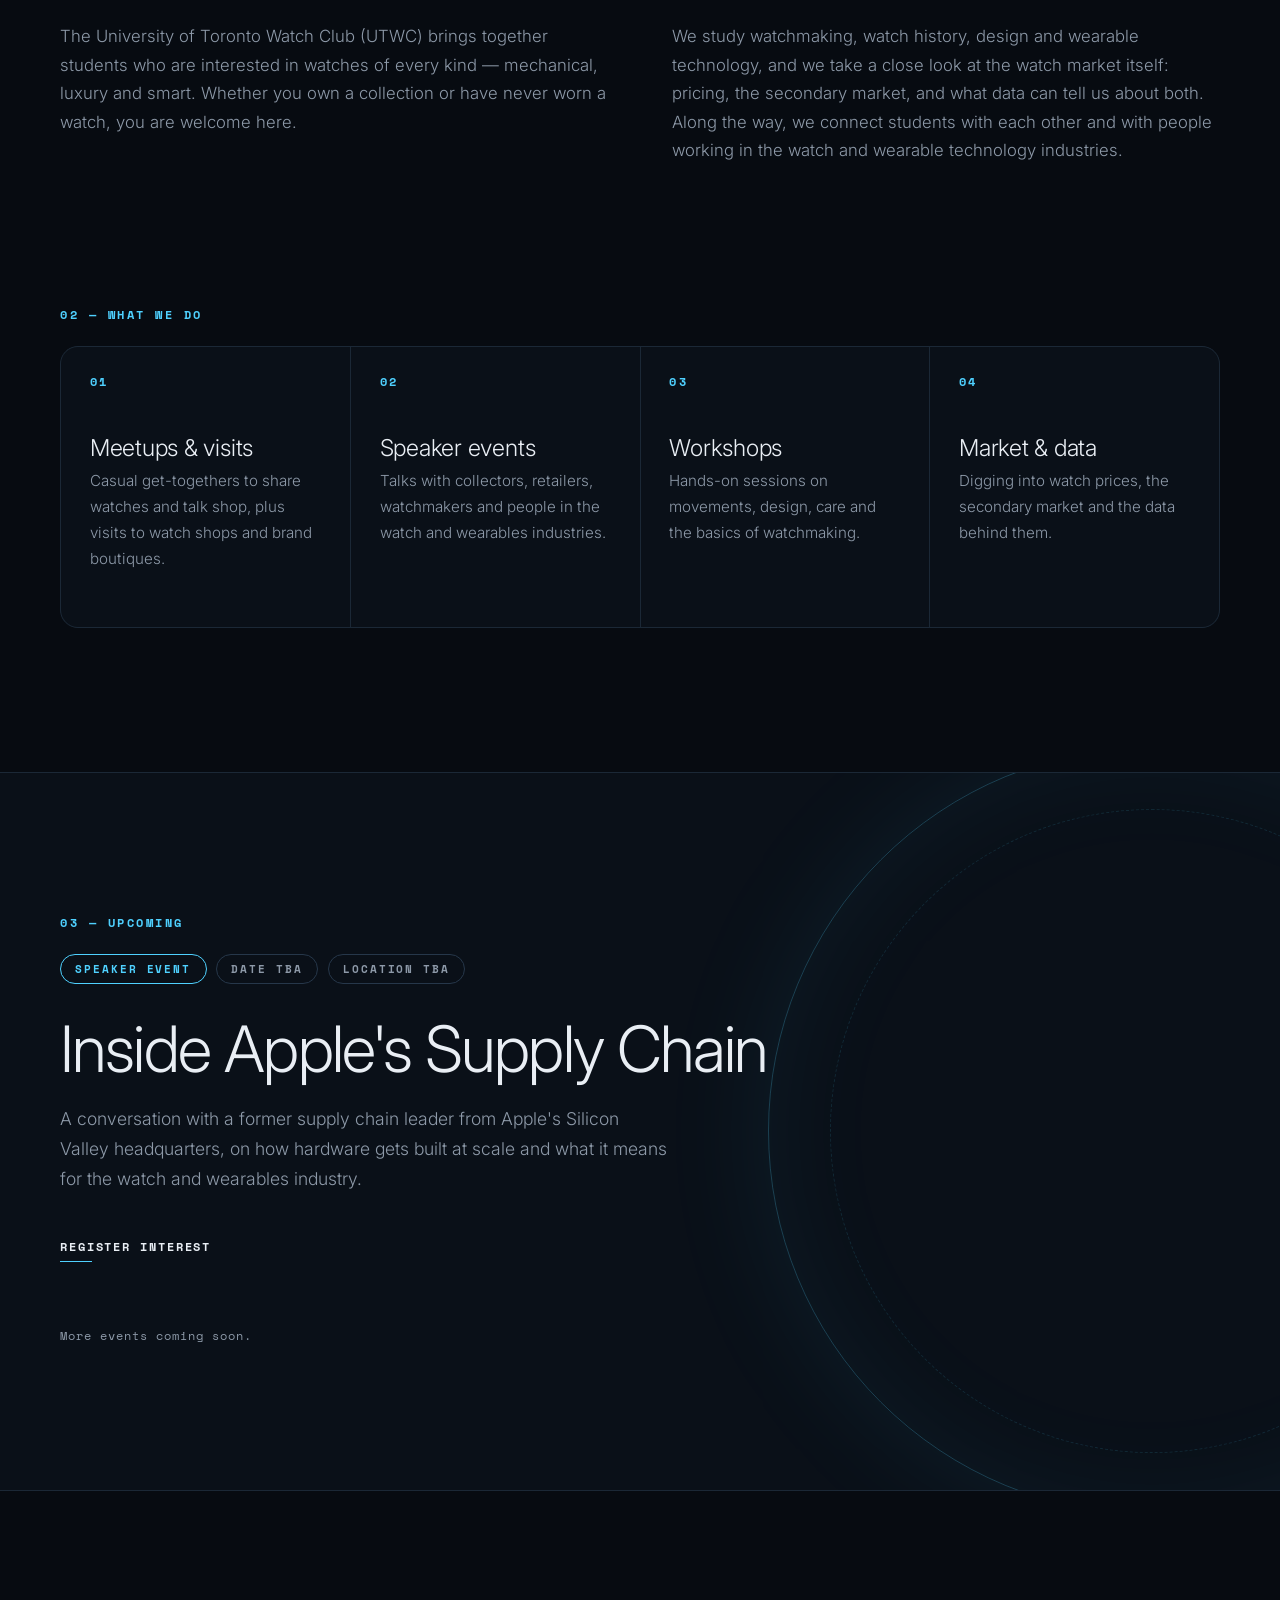
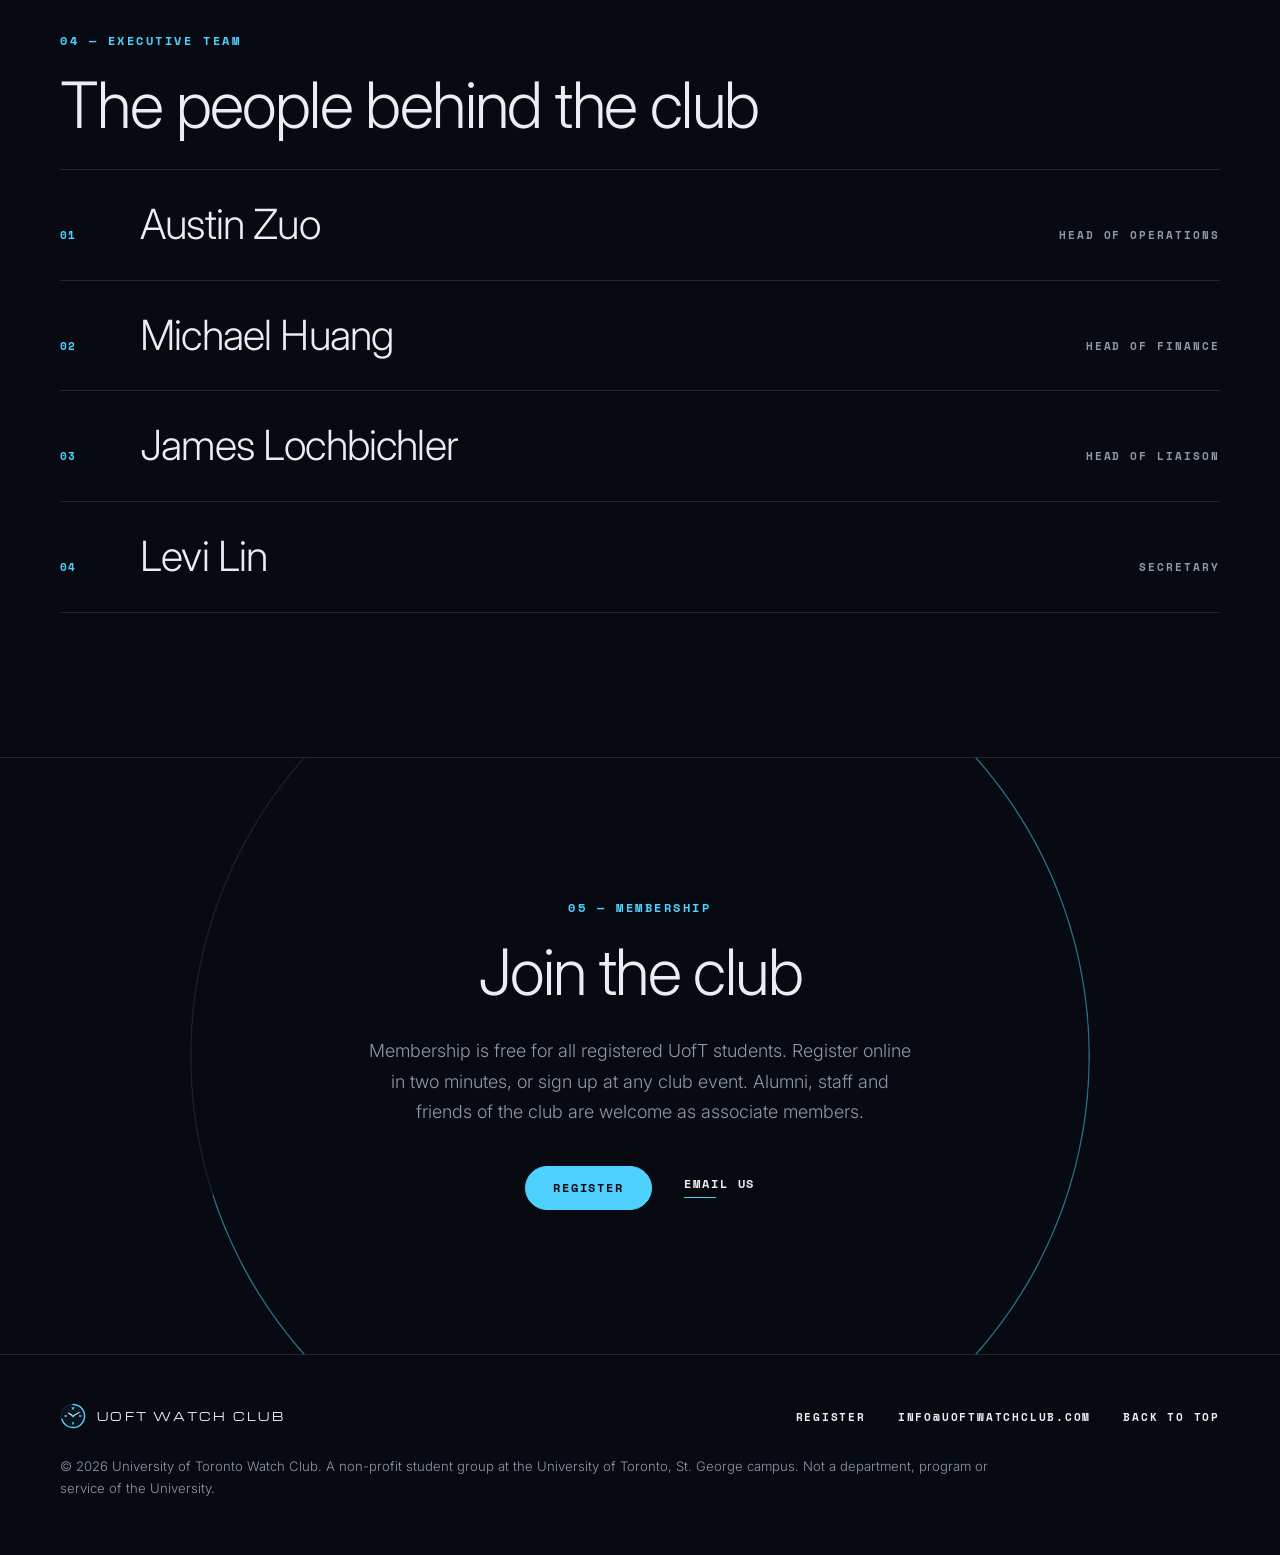
==== commit b9c6be4f: "Redesign with dark futuristic theme and dial logo New minimal dial logo with a live sweeping seconds" ====
--- a/index.html
+++ b/index.html
@@ -6,7 +6,7 @@
   <title>UofT Watch Club</title>
   <meta name="description" content="A student community at the University of Toronto for anyone curious about watches — mechanical, luxury or smart. Membership is free for UofT students.">
   <link rel="canonical" href="https://uoftwatchclub.com/">
-  <meta name="theme-color" content="#f6f2ea">
+  <meta name="theme-color" content="#070b11">
   <meta property="og:type" content="website">
   <meta property="og:site_name" content="UofT Watch Club">
   <meta property="og:title" content="UofT Watch Club">
@@ -18,15 +18,15 @@
   <meta name="twitter:card" content="summary_large_image">
   <link rel="preconnect" href="https://fonts.googleapis.com">
   <link rel="preconnect" href="https://fonts.gstatic.com" crossorigin>
-  <link href="https://fonts.googleapis.com/css2?family=Cormorant+Garamond:wght@500;600&family=Inter:wght@400;500;600&display=swap" rel="stylesheet">
+  <link href="https://fonts.googleapis.com/css2?family=Inter:wght@300;400;500;600&family=Michroma&family=Space+Mono:wght@400;700&display=swap" rel="stylesheet">
   <link rel="icon" href="icon.svg" type="image/svg+xml">
   <link rel="apple-touch-icon" href="apple-touch-icon.png">
   <link rel="stylesheet" href="style.css">
 </head>
 <body>
-  <header class="nav">
+  <header class="nav" id="nav">
     <div class="wrap nav-inner">
-      <a href="#top" class="brand"><img src="icon.svg" alt="" width="34" height="34">UofT Watch Club</a>
+      <a href="#top" class="brand"><img src="icon.svg" alt="" width="30" height="30"><span>UofT Watch Club</span></a>
       <nav>
         <a href="#about">About</a>
         <a href="#events">Events</a>
@@ -38,139 +38,126 @@
 
   <main id="top">
     <section class="hero">
-      <div class="wrap">
-        <p class="eyebrow">University of Toronto · St. George · Est. 2026</p>
-        <h1>Time,<br> well kept.</h1>
+      <div class="hero-glow" aria-hidden="true"></div>
+      <div class="hero-dial" data-dial data-live aria-hidden="true"></div>
+      <div class="wrap hero-copy">
+        <p class="label">University of Toronto · St. George · Est. 2026</p>
+        <h1>Time,<br>well kept.</h1>
         <p class="lede">A student community for anyone curious about watches — mechanical, luxury or smart, from your first quartz to the mechanics of a tourbillon.</p>
-        <div class="hero-cta">
-          <a href="register.html" class="btn">Become a member</a>
-          <a href="#events" class="btn btn-ghost">Upcoming events</a>
+        <div class="cta">
+          <a href="register.html" class="btn btn-solid">Become a member</a>
+          <a href="#events" class="link">Upcoming events</a>
         </div>
       </div>
-      <svg class="dial" viewBox="0 0 200 200" aria-hidden="true">
-        <g class="dial-face">
-          <circle cx="100" cy="100" r="96" fill="none" stroke="currentColor" stroke-width="1.5"/>
-          <circle cx="100" cy="100" r="84" fill="none" stroke="currentColor" stroke-width=".5"/>
-          <g stroke="currentColor" stroke-width="2">
-            <line x1="100" y1="10" x2="100" y2="24"/><line x1="190" y1="100" x2="176" y2="100"/>
-            <line x1="100" y1="190" x2="100" y2="176"/><line x1="10" y1="100" x2="24" y2="100"/>
-          </g>
-          <line x1="100" y1="100" x2="67.2" y2="77" stroke="currentColor" stroke-width="3" stroke-linecap="round"/>
-          <line x1="100" y1="100" x2="148.5" y2="72" stroke="currentColor" stroke-width="2" stroke-linecap="round"/>
-        </g>
-        <g class="sec">
-          <line x1="100" y1="116" x2="100" y2="20" stroke="currentColor" stroke-width=".8" stroke-linecap="round"/>
-          <circle cx="100" cy="100" r="2.5" fill="currentColor"/>
-        </g>
-      </svg>
+      <a href="#about" class="scroll-hint" aria-label="Scroll to About">Scroll</a>
     </section>
 
     <section id="about" class="section">
-      <div class="wrap two-col">
-        <div>
-          <p class="eyebrow">About</p>
-          <h2>Who we are</h2>
-          <ul class="facts">
-            <li><strong>Free</strong> membership</li>
-            <li><strong>All</strong> UofT students welcome</li>
-            <li><strong>St. George</strong> campus</li>
-          </ul>
+      <div class="wrap">
+        <p class="label reveal">01 — About</p>
+        <p class="statement reveal">We explore how watches are made, how they are designed, and how the market prices them. No collection or experience required.</p>
+        <dl class="facts reveal">
+          <div><dt>Membership</dt><dd>Free</dd></div>
+          <div><dt>Open to</dt><dd>All UofT students</dd></div>
+          <div><dt>Campus</dt><dd>St. George</dd></div>
+          <div><dt>Founded</dt><dd>2026</dd></div>
+        </dl>
+        <div class="prose two-col reveal">
+          <p>The University of Toronto Watch Club (UTWC) brings together students who are interested in watches of every kind — mechanical, luxury and smart. Whether you own a collection or have never worn a watch, you are welcome here.</p>
+          <p>We study watchmaking, watch history, design and wearable technology, and we take a close look at the watch market itself: pricing, the secondary market, and what data can tell us about both. Along the way, we connect students with each other and with people working in the watch and wearable technology industries.</p>
         </div>
-        <div class="prose">
-          <p>The University of Toronto Watch Club (UTWC) brings together students who are interested in watches of every kind — mechanical, luxury and smart. Whether you own a collection or have never worn a watch, you are welcome here.</p>
-          <p>We explore watchmaking, watch history, design and wearable technology, and we take a close look at the watch market itself: pricing, the secondary market, and what data can tell us about both. Along the way, we connect students with each other and with people working in the watch and wearable technology industries.</p>
-          <p>Membership is free and open to all registered UofT students.</p>
-        </div>
-      </div>
-      <div class="wrap cards">
-        <article class="card">
-          <h3>Meetups &amp; visits</h3>
-          <p>Casual get-togethers to share watches and talk shop, plus visits to watch shops and brand boutiques.</p>
-        </article>
-        <article class="card">
-          <h3>Speaker events</h3>
-          <p>Talks with collectors, retailers, watchmakers and people in the watch and wearables industries.</p>
-        </article>
-        <article class="card">
-          <h3>Workshops</h3>
-          <p>Hands-on sessions on movements, design, care and the basics of watchmaking.</p>
-        </article>
-        <article class="card">
-          <h3>Market &amp; data</h3>
-          <p>Digging into watch prices, the secondary market and the data behind them.</p>
-        </article>
       </div>
     </section>
 
-    <section id="events" class="section alt">
+    <section class="section section-tight">
       <div class="wrap">
-        <p class="eyebrow">Events</p>
-        <h2>Upcoming</h2>
-        <ul class="events">
-          <li>
-            <time><span>Date</span><strong>TBA</strong></time>
-            <div>
-              <h3>Speaker Event: Inside Apple's Supply Chain</h3>
-              <p>A conversation with a former supply chain leader from Apple's Silicon Valley headquarters, on how hardware gets built at scale and what it means for the watch and wearables industry.</p>
-              <p>Location &amp; time TBA</p>
-            </div>
-          </li>
-        </ul>
-        <p class="events-note">More events coming soon. <a href="register.html">Register</a> to hear about them first.</p>
+        <p class="label reveal">02 — What we do</p>
+        <div class="cards">
+          <article class="card reveal">
+            <span class="card-no">01</span>
+            <h3>Meetups &amp; visits</h3>
+            <p>Casual get-togethers to share watches and talk shop, plus visits to watch shops and brand boutiques.</p>
+          </article>
+          <article class="card reveal">
+            <span class="card-no">02</span>
+            <h3>Speaker events</h3>
+            <p>Talks with collectors, retailers, watchmakers and people in the watch and wearables industries.</p>
+          </article>
+          <article class="card reveal">
+            <span class="card-no">03</span>
+            <h3>Workshops</h3>
+            <p>Hands-on sessions on movements, design, care and the basics of watchmaking.</p>
+          </article>
+          <article class="card reveal">
+            <span class="card-no">04</span>
+            <h3>Market &amp; data</h3>
+            <p>Digging into watch prices, the secondary market and the data behind them.</p>
+          </article>
+        </div>
+      </div>
+    </section>
+
+    <section id="events" class="section event">
+      <div class="event-glow" aria-hidden="true"></div>
+      <div class="wrap">
+        <p class="label reveal">03 — Upcoming</p>
+        <article class="event-card reveal">
+          <ul class="event-meta">
+            <li>Speaker event</li>
+            <li>Date TBA</li>
+            <li>Location TBA</li>
+          </ul>
+          <h2>Inside Apple's Supply Chain</h2>
+          <p>A conversation with a former supply chain leader from Apple's Silicon Valley headquarters, on how hardware gets built at scale and what it means for the watch and wearables industry.</p>
+          <a href="register.html" class="link">Register interest</a>
+        </article>
+        <p class="note reveal">More events coming soon.</p>
       </div>
     </section>
 
     <section id="team" class="section">
       <div class="wrap">
-        <p class="eyebrow">Executive team</p>
-        <h2>The people behind the club</h2>
-        <div class="team">
-          <div class="member"><div class="avatar">AZ</div><h3>Austin Zuo</h3><p>Head of Operations</p></div>
-          <div class="member"><div class="avatar">MH</div><h3>Michael Huang</h3><p>Head of Finance</p></div>
-          <div class="member"><div class="avatar">JL</div><h3>James Lochbichler</h3><p>Head of Liaison</p></div>
-          <div class="member"><div class="avatar">LL</div><h3>Levi Lin</h3><p>Secretary</p></div>
-        </div>
+        <p class="label reveal">04 — Executive team</p>
+        <h2 class="reveal">The people behind the club</h2>
+        <ul class="team">
+          <li class="reveal"><span class="idx">01</span><span class="name">Austin Zuo</span><span class="role">Head of Operations</span></li>
+          <li class="reveal"><span class="idx">02</span><span class="name">Michael Huang</span><span class="role">Head of Finance</span></li>
+          <li class="reveal"><span class="idx">03</span><span class="name">James Lochbichler</span><span class="role">Head of Liaison</span></li>
+          <li class="reveal"><span class="idx">04</span><span class="name">Levi Lin</span><span class="role">Secretary</span></li>
+        </ul>
       </div>
     </section>
 
     <section id="join" class="section join">
+      <div class="join-ring" aria-hidden="true"></div>
       <div class="wrap">
-        <h2>Join the club</h2>
-        <p class="lede">Membership is free for all registered UofT students. Register online in two minutes, or sign up at any club event. Alumni, staff and friends of the club are welcome as associate members.</p>
-        <div class="hero-cta">
-          <a href="register.html" class="btn">Register</a>
+        <p class="label reveal">05 — Membership</p>
+        <h2 class="reveal">Join the club</h2>
+        <p class="lede reveal">Membership is free for all registered UofT students. Register online in two minutes, or sign up at any club event. Alumni, staff and friends of the club are welcome as associate members.</p>
+        <div class="cta reveal">
+          <a href="register.html" class="btn btn-solid">Register</a>
           <!-- TODO: add back once the handle is ready
-          <a href="https://instagram.com/[HANDLE]" class="btn btn-ghost">Instagram</a>
+          <a href="https://instagram.com/[HANDLE]" class="link">Instagram</a>
           -->
-          <a href="mailto:info@uoftwatchclub.com" class="btn btn-ghost">Email us</a>
+          <a href="mailto:info@uoftwatchclub.com" class="link">Email us</a>
         </div>
       </div>
     </section>
   </main>
 
   <footer class="footer">
-    <div class="wrap">
+    <div class="wrap footer-inner">
+      <div class="footer-brand"><img src="icon.svg" alt="" width="26" height="26"><span>UofT Watch Club</span></div>
       <nav class="footer-links">
         <a href="register.html">Register</a>
         <a href="mailto:info@uoftwatchclub.com">info@uoftwatchclub.com</a>
         <a href="#top">Back to top</a>
       </nav>
-      <p>© <span id="year"></span> University of Toronto Watch Club. A non-profit student group at the University of Toronto, St. George campus. Not a department, program or service of the University.</p>
+      <p class="footer-legal">© <span id="year"></span> University of Toronto Watch Club. A non-profit student group at the University of Toronto, St. George campus. Not a department, program or service of the University.</p>
     </div>
   </footer>
-  <script>
-    document.getElementById('year').textContent = new Date().getFullYear();
 
-    // Tick the hero dial's second hand in time with the real clock.
-    const sec = document.querySelector('.dial .sec');
-    const startSec = new Date().getSeconds();
-    const startMs = Date.now();
-    const setHand = () => {
-      const elapsed = Math.round((Date.now() - startMs) / 1000);
-      sec.style.transform = `rotate(${(startSec + elapsed) * 6}deg)`;
-    };
-    setHand();
-    if (!matchMedia('(prefers-reduced-motion: reduce)').matches) setInterval(setHand, 1000);
-  </script>
+  <script src="dial.js"></script>
+  <script src="site.js"></script>
 </body>
 </html>
--- a/style.css
+++ b/style.css
@@ -1,13 +1,16 @@
 :root {
-  --bg: #f6f2ea;
-  --bg-alt: #ece5d8;
-  --ink: #16202e;
-  --muted: #5c6470;
-  --accent: #1e3a5f;
-  --gold: #a8874a;       /* decorative: lines, dial, buttons on dark */
-  --gold-text: #86672f;  /* small text on cream, passes WCAG AA */
-  --card: #fffdf8;
-  --line: #d9cfbd;
+  --bg: #070b11;
+  --bg-2: #0a1018;
+  --panel: #0d1520;
+  --line: #1b2836;
+  --line-2: #26374a;
+  --text: #e9eef4;
+  --muted: #8d99a8;
+  --cyan: #4fd1ff;
+  --cyan-dim: rgba(79, 209, 255, .14);
+  --mono: "Space Mono", ui-monospace, monospace;
+  --wide: Michroma, Eurostile, "Arial Black", sans-serif;
+  color-scheme: dark;
 }
 
 * { box-sizing: border-box; margin: 0; padding: 0; }
@@ -15,199 +18,281 @@
 @media (prefers-reduced-motion: reduce) { html { scroll-behavior: auto; } }
 body {
   background: var(--bg);
-  color: var(--ink);
-  font: 400 17px/1.65 Inter, system-ui, sans-serif;
+  color: var(--text);
+  font: 400 16px/1.7 Inter, system-ui, sans-serif;
   -webkit-font-smoothing: antialiased;
+  overflow-x: hidden;
+}
+/* fine film grain over everything */
+body::before {
+  content: ""; position: fixed; inset: 0; z-index: 100; pointer-events: none; opacity: .05;
+  background-image: url("data:image/svg+xml,%3Csvg xmlns='http://www.w3.org/2000/svg' width='160' height='160'%3E%3Cfilter id='n'%3E%3CfeTurbulence type='fractalNoise' baseFrequency='.9' numOctaves='2' stitchTiles='stitch'/%3E%3C/filter%3E%3Crect width='100%25' height='100%25' filter='url(%23n)'/%3E%3C/svg%3E");
 }
 a { color: inherit; text-decoration: none; }
-a:focus-visible, button:focus-visible { outline: 2px solid var(--accent); outline-offset: 3px; border-radius: 4px; }
-h1, h2, h3 { font-family: "Cormorant Garamond", Georgia, serif; font-weight: 600; line-height: 1.1; text-wrap: balance; }
-h1 { font-size: clamp(3rem, 8vw, 5.5rem); }
-h2 { font-size: clamp(2rem, 4.5vw, 3rem); margin-bottom: 1.5rem; }
-h3 { font-size: 1.5rem; margin-bottom: .4rem; }
+a:focus-visible, button:focus-visible { outline: 2px solid var(--cyan); outline-offset: 3px; border-radius: 4px; }
+::selection { background: var(--cyan); color: var(--bg); }
+
+h1, h2, h3 { font-weight: 300; letter-spacing: -.025em; line-height: 1.02; text-wrap: balance; }
+h1 { font-size: clamp(3.2rem, 9vw, 7.5rem); }
+h2 { font-size: clamp(2.2rem, 5vw, 4rem); margin-bottom: 2rem; }
+h3 { font-size: 1.45rem; letter-spacing: -.01em; margin-bottom: .5rem; }
 section[id] { scroll-margin-top: 64px; }
 
-.wrap { max-width: 1080px; margin: 0 auto; padding: 0 16px; }
-@media (min-width: 720px) { .wrap { padding: 0 32px; } }
-
-.eyebrow {
-  font-size: .78rem; font-weight: 600; letter-spacing: .18em;
-  text-transform: uppercase; color: var(--gold-text); margin-bottom: .8rem;
-}
-.lede { font-size: 1.15rem; color: var(--muted); max-width: 36rem; }
-
+.wrap { max-width: 1240px; margin: 0 auto; padding: 0 20px; }
+@media (min-width: 720px) { .wrap { padding: 0 40px; } }
+
+.label {
+  font: 700 .72rem/1 var(--mono); letter-spacing: .22em; text-transform: uppercase;
+  color: var(--cyan); margin-bottom: 1.6rem;
+}
+.lede { font-size: 1.12rem; color: var(--muted); max-width: 34rem; font-weight: 300; }
+
+/* Buttons and links */
 .btn {
-  display: inline-block; padding: .8rem 1.5rem; border-radius: 999px;
-  background: var(--accent); color: #fff; font-weight: 500; font-size: .95rem;
-  border: 1px solid var(--accent); transition: transform .15s, background .15s, color .15s;
-}
-.btn:hover { transform: translateY(-1px); background: #142a47; }
-.btn-ghost { background: transparent; color: var(--accent); }
-.btn-ghost:hover { background: var(--accent); color: #fff; }
-.btn-small { padding: .45rem 1.1rem; }
+  display: inline-flex; align-items: center; justify-content: center;
+  padding: .95rem 1.7rem; border-radius: 999px; border: 1px solid var(--cyan);
+  font: 700 .74rem/1 var(--mono); letter-spacing: .16em; text-transform: uppercase;
+  color: var(--cyan); background: transparent;
+  transition: background .2s, color .2s, box-shadow .2s;
+}
+.btn:hover { background: var(--cyan); color: var(--bg); box-shadow: 0 0 28px rgba(79, 209, 255, .45); }
+.btn-solid { background: var(--cyan); color: var(--bg); }
+.btn-solid:hover { background: #8fe3ff; }
+.btn-small { padding: .6rem 1.15rem; font-size: .68rem; }
+.link {
+  position: relative; display: inline-block; padding-bottom: .55rem;
+  font: 700 .74rem/1 var(--mono); letter-spacing: .16em; text-transform: uppercase; color: var(--text);
+}
+.link::after {
+  content: ""; position: absolute; left: 0; bottom: 0; height: 1px; width: 32px;
+  background: var(--cyan); transition: width .35s cubic-bezier(.2, .7, .2, 1);
+}
+.link:hover::after { width: 100%; }
+.cta { display: flex; flex-wrap: wrap; align-items: center; gap: 1.2rem 2rem; margin-top: 2.4rem; }
 
 /* Nav */
 .nav {
-  position: sticky; top: 0; z-index: 10;
-  background: rgba(246, 242, 234, .9); backdrop-filter: blur(8px);
-  border-bottom: 1px solid var(--line);
-}
-.nav-inner { display: flex; align-items: center; justify-content: space-between; height: 64px; }
-.brand {
-  display: flex; align-items: center; gap: .6rem;
-  font-family: "Cormorant Garamond", serif; font-size: 1.4rem; font-weight: 600;
-}
-.nav nav { display: flex; align-items: center; gap: 1.4rem; font-size: .92rem; }
-.nav nav a:not(.btn) { color: var(--muted); }
-.nav nav a:not(.btn):hover { color: var(--ink); }
-@media (max-width: 560px) { .nav nav a:not(.btn) { display: none; } }
+  position: fixed; top: 0; left: 0; right: 0; z-index: 50;
+  border-bottom: 1px solid transparent; transition: background .3s, border-color .3s;
+}
+.nav.scrolled { background: rgba(7, 11, 17, .78); backdrop-filter: blur(14px); border-color: var(--line); }
+.nav-inner { display: flex; align-items: center; justify-content: space-between; height: 68px; }
+.brand { display: flex; align-items: center; gap: .7rem; }
+.brand span { font: .74rem/1 var(--wide); letter-spacing: .2em; text-transform: uppercase; }
+.nav nav { display: flex; align-items: center; gap: 2rem; }
+.nav nav a:not(.btn) {
+  font: 700 .7rem/1 var(--mono); letter-spacing: .18em; text-transform: uppercase; color: var(--muted);
+  transition: color .2s;
+}
+.nav nav a:not(.btn):hover { color: var(--text); }
+@media (max-width: 640px) {
+  .nav nav a:not(.btn) { display: none; }
+  .brand span { font-size: .62rem; }
+}
 
 /* Hero */
-.hero { position: relative; overflow: hidden; padding: 4.5rem 0 4rem; }
-@media (min-width: 720px) { .hero { padding: 7rem 0 6rem; } }
-.hero h1 { margin-bottom: 1.2rem; }
-.hero-cta { display: flex; flex-wrap: wrap; gap: .8rem; margin-top: 2rem; }
-.dial {
-  position: absolute; right: -60px; top: 50%; transform: translateY(-50%);
-  width: min(520px, 50vw); color: var(--gold); pointer-events: none;
-}
-.dial-face { opacity: .25; }
-.dial .sec {
-  opacity: .55;
-  transform-box: view-box; transform-origin: 100px 100px;
-  transition: transform .3s cubic-bezier(.4, 2.2, .55, .85);
-}
-@media (max-width: 719px) { .dial { display: none; } }
+.hero {
+  position: relative; min-height: 100svh; overflow: hidden;
+  display: flex; flex-direction: column; justify-content: flex-end;
+  padding: 96px 0 4rem;
+}
+.hero-glow {
+  position: absolute; inset: 0; pointer-events: none;
+  background:
+    radial-gradient(60vmax 60vmax at 74% 46%, rgba(79, 209, 255, .10), transparent 60%),
+    radial-gradient(40vmax 40vmax at 10% 100%, rgba(30, 80, 140, .18), transparent 60%);
+}
+.hero-dial {
+  width: min(78vw, 360px); margin: 0 auto 2.5rem; position: relative;
+  filter: drop-shadow(0 30px 80px rgba(0, 0, 0, .6));
+}
+.hero-dial svg { display: block; width: 100%; height: auto; }
+.hero-copy { position: relative; width: 100%; }
+.hero .lede { margin-top: 1.6rem; }
+@media (min-width: 960px) {
+  .hero { padding-bottom: 7rem; }
+  .hero-dial {
+    position: absolute; right: max(4vw, calc((100vw - 1240px) / 2 + 20px)); top: 50%;
+    transform: translateY(-50%); width: min(76vh, 46vw, 640px); margin: 0;
+  }
+}
+.scroll-hint {
+  position: absolute; left: 50%; bottom: 1.6rem; transform: translateX(-50%);
+  font: 700 .62rem/1 var(--mono); letter-spacing: .3em; text-transform: uppercase; color: var(--muted);
+  padding-bottom: 2.6rem;
+}
+.scroll-hint::after {
+  content: ""; position: absolute; left: 50%; bottom: 0; width: 1px; height: 2rem;
+  background: linear-gradient(var(--cyan), transparent); animation: drip 2.2s ease-in-out infinite;
+}
+@keyframes drip { 0% { transform: scaleY(0); transform-origin: top; } 50% { transform: scaleY(1); transform-origin: top; } 51% { transform-origin: bottom; } 100% { transform: scaleY(0); transform-origin: bottom; } }
+@media (max-width: 959px) { .scroll-hint { display: none; } }
 
 /* Sections */
-.section { padding: 4.5rem 0; }
-@media (min-width: 720px) { .section { padding: 6rem 0; } }
-.alt { background: var(--bg-alt); }
-.two-col { display: grid; gap: 1rem 4rem; }
-@media (min-width: 820px) { .two-col { grid-template-columns: 1fr 1.6fr; } }
-.prose p + p { margin-top: 1rem; }
-.prose { color: var(--muted); }
-
-.facts { list-style: none; display: grid; gap: .5rem; margin: .5rem 0 1rem; }
-.facts li { color: var(--muted); font-size: .95rem; padding-left: .9rem; border-left: 2px solid var(--gold); }
-.facts strong { font-family: "Cormorant Garamond", serif; font-size: 1.3rem; font-weight: 600; color: var(--ink); margin-right: .2rem; }
-
-.cards { display: grid; gap: 1rem; margin-top: 2.5rem; }
-@media (min-width: 640px) { .cards { grid-template-columns: repeat(2, 1fr); gap: 1.2rem; } }
-@media (min-width: 720px) { .cards { margin-top: 3.5rem; } }
-@media (min-width: 1000px) { .cards { grid-template-columns: repeat(4, 1fr); } }
+.section { position: relative; padding: 6rem 0; border-top: 1px solid var(--line); }
+@media (min-width: 720px) { .section { padding: 9rem 0; } }
+.section-tight { padding-top: 0; border-top: 0; }
+@media (min-width: 720px) { .section-tight { padding-top: 0; } }
+
+.statement {
+  font-size: clamp(1.8rem, 4.2vw, 3.4rem); font-weight: 300; line-height: 1.12; letter-spacing: -.02em;
+  max-width: 22ch; text-wrap: balance;
+}
+.facts {
+  display: grid; grid-template-columns: repeat(2, 1fr); gap: 0; margin: 4rem 0;
+  border-top: 1px solid var(--line);
+}
+@media (min-width: 820px) { .facts { grid-template-columns: repeat(4, 1fr); } }
+.facts div { padding: 1.4rem 1rem 1.4rem 0; border-bottom: 1px solid var(--line); }
+.facts dt { font: 700 .66rem/1 var(--mono); letter-spacing: .2em; text-transform: uppercase; color: var(--muted); margin-bottom: .8rem; }
+.facts dd { font-size: 1.5rem; font-weight: 300; }
+.two-col { display: grid; gap: 1.5rem 4rem; }
+@media (min-width: 820px) { .two-col { grid-template-columns: 1fr 1fr; } }
+.prose { color: var(--muted); font-weight: 300; font-size: 1.05rem; }
+
+.cards { display: grid; gap: 1px; background: var(--line); border: 1px solid var(--line); border-radius: 18px; overflow: hidden; }
+@media (min-width: 640px) { .cards { grid-template-columns: repeat(2, 1fr); } }
+@media (min-width: 1040px) { .cards { grid-template-columns: repeat(4, 1fr); } }
 .card {
-  background: var(--card); border: 1px solid var(--line); border-radius: 14px; padding: 1.5rem;
-  transition: transform .2s, box-shadow .2s;
-}
-@media (min-width: 720px) { .card { padding: 1.8rem; } }
-.card:hover { transform: translateY(-2px); box-shadow: 0 10px 30px -18px rgba(22, 32, 46, .35); }
-.card p { color: var(--muted); font-size: .95rem; }
-
-/* Events */
-.events { list-style: none; display: grid; gap: 1rem; }
-.events li {
-  display: flex; align-items: center; gap: 1.5rem;
-  background: var(--card); border: 1px solid var(--line); border-radius: 14px; padding: 1.2rem 1.5rem;
-}
-.events time {
-  display: flex; flex-direction: column; align-items: center; min-width: 3.5rem;
-  border-right: 1px solid var(--line); padding-right: 1.5rem;
-}
-.events time span { font-size: .72rem; letter-spacing: .14em; text-transform: uppercase; color: var(--gold-text); }
-.events time strong { font-family: "Cormorant Garamond", serif; font-size: 1.6rem; line-height: 1; }
-.events p { color: var(--muted); font-size: .92rem; }
-.events p + p { margin-top: .4rem; font-weight: 500; color: var(--gold-text); }
-@media (max-width: 560px) {
-  .events li { flex-direction: column; align-items: flex-start; gap: .9rem; padding: 1.2rem; }
-  .events time {
-    flex-direction: row; align-items: baseline; gap: .5rem;
-    border-right: 0; padding-right: 0; border-bottom: 1px solid var(--line); padding-bottom: .7rem; width: 100%;
-  }
-}
-.events-note { margin-top: 1.5rem; color: var(--muted); font-size: .95rem; }
-.events-note a { color: var(--accent); text-decoration: underline; text-underline-offset: 3px; }
+  position: relative; background: var(--bg-2); padding: 5.6rem 1.8rem 2.4rem; min-height: 280px;
+  transition: background .3s;
+}
+.card::before {
+  content: ""; position: absolute; inset: 0; opacity: 0; transition: opacity .4s;
+  background: radial-gradient(120% 80% at 50% 0%, var(--cyan-dim), transparent 70%);
+}
+.card:hover { background: var(--panel); }
+.card:hover::before { opacity: 1; }
+.card-no { position: absolute; top: 1.8rem; left: 1.8rem; font: 700 .72rem/1 var(--mono); letter-spacing: .2em; color: var(--cyan); }
+.card h3, .card p { position: relative; }
+.card p { color: var(--muted); font-size: .95rem; font-weight: 300; }
+
+/* Event */
+.event { background: var(--bg-2); overflow: hidden; }
+.event-glow {
+  position: absolute; right: -20vmax; top: 50%; width: 60vmax; height: 60vmax; transform: translateY(-50%);
+  border-radius: 50%; border: 1px solid rgba(79, 209, 255, .25); pointer-events: none;
+  box-shadow: 0 0 120px rgba(79, 209, 255, .08), inset 0 0 120px rgba(79, 209, 255, .06);
+}
+.event-glow::after {
+  content: ""; position: absolute; inset: 8%; border-radius: 50%; border: 1px dashed rgba(79, 209, 255, .12);
+}
+.event-card { position: relative; max-width: 46rem; }
+.event-meta { list-style: none; display: flex; flex-wrap: wrap; gap: .6rem; margin-bottom: 2rem; }
+.event-meta li {
+  font: 700 .66rem/1 var(--mono); letter-spacing: .18em; text-transform: uppercase;
+  border: 1px solid var(--line-2); border-radius: 999px; padding: .55rem .9rem; color: var(--muted);
+}
+.event-meta li:first-child { border-color: var(--cyan); color: var(--cyan); }
+.event-card h2 { margin-bottom: 1.4rem; }
+.event-card p { color: var(--muted); font-weight: 300; font-size: 1.1rem; margin-bottom: 2.4rem; max-width: 38rem; }
+.note { position: relative; margin-top: 4rem; font: .78rem/1.6 var(--mono); letter-spacing: .08em; color: var(--muted); }
 
 /* Team */
-.team { display: grid; gap: 2rem 1rem; grid-template-columns: repeat(2, 1fr); }
-@media (min-width: 820px) { .team { grid-template-columns: repeat(4, 1fr); gap: 2rem; } }
-.member { text-align: center; }
-.avatar {
-  width: 92px; height: 92px; margin: 0 auto 1rem; border-radius: 50%;
-  background: var(--bg-alt); border: 1px solid var(--line);
-  display: grid; place-items: center; font-family: "Cormorant Garamond", serif;
-  font-size: 2rem; color: var(--gold-text);
-}
-@media (min-width: 820px) { .avatar { width: 120px; height: 120px; font-size: 2.5rem; } }
-.member h3 { font-size: 1.25rem; }
-@media (min-width: 820px) { .member h3 { font-size: 1.5rem; } }
-.member p { color: var(--muted); font-size: .9rem; }
+.team { list-style: none; border-top: 1px solid var(--line); }
+.team li {
+  display: grid; grid-template-columns: 2.5rem 1fr; gap: .2rem 1rem; align-items: baseline;
+  padding: 1.6rem 0; border-bottom: 1px solid var(--line); transition: padding .3s;
+}
+.team li:hover { padding-left: .6rem; }
+.team .idx { font: 700 .7rem/1 var(--mono); color: var(--cyan); letter-spacing: .1em; grid-row: span 2; }
+.team .name { font-size: clamp(1.6rem, 3.4vw, 2.6rem); font-weight: 300; letter-spacing: -.02em; line-height: 1.1; }
+.team .role { font: 700 .68rem/1.4 var(--mono); letter-spacing: .18em; text-transform: uppercase; color: var(--muted); }
+@media (min-width: 820px) {
+  .team li { grid-template-columns: 4rem 1fr auto; padding: 2rem 0; }
+  .team .idx { grid-row: auto; }
+}
 
 /* Join */
-.join { background: var(--ink); color: var(--bg); text-align: center; }
-.join .lede { color: #b9bec6; margin: 0 auto; }
-.join .hero-cta { justify-content: center; }
-.join .btn { background: var(--gold); border-color: var(--gold); color: var(--ink); }
-.join .btn:hover { background: #bb9a5c; }
-.join .btn-ghost { background: transparent; color: var(--bg); border-color: #5c6470; }
-.join .btn-ghost:hover { background: var(--bg); color: var(--ink); }
+.join { overflow: hidden; text-align: center; }
+.join .wrap { position: relative; }
+.join .label { text-align: center; }
+.join .lede { margin: 0 auto; }
+.join .cta { justify-content: center; }
+.join-ring {
+  position: absolute; left: 50%; top: 50%; width: min(120vw, 900px); aspect-ratio: 1; transform: translate(-50%, -50%);
+  border-radius: 50%; pointer-events: none; opacity: .5;
+  background: conic-gradient(var(--cyan) 0 70%, var(--line-2) 70% 100%);
+  -webkit-mask: radial-gradient(farthest-side, transparent calc(100% - 2px), #000 calc(100% - 1px));
+          mask: radial-gradient(farthest-side, transparent calc(100% - 2px), #000 calc(100% - 1px));
+}
 
 /* Footer */
-.footer { padding: 2.5rem 0; font-size: .85rem; color: var(--muted); text-align: center; }
-.footer-links { display: flex; flex-wrap: wrap; justify-content: center; gap: .5rem 1.5rem; margin-bottom: 1rem; }
-.footer-links a { color: var(--ink); font-weight: 500; }
-.footer-links a:hover { color: var(--accent); text-decoration: underline; text-underline-offset: 3px; }
+.footer { border-top: 1px solid var(--line); padding: 3rem 0 3.5rem; color: var(--muted); font-size: .82rem; }
+.footer-inner { display: grid; gap: 1.6rem; }
+.footer-brand { display: flex; align-items: center; gap: .7rem; }
+.footer-brand span { font: .7rem/1 var(--wide); letter-spacing: .2em; text-transform: uppercase; color: var(--text); }
+.footer-links { display: flex; flex-wrap: wrap; gap: .6rem 2rem; }
+.footer-links a { font: 700 .7rem/1 var(--mono); letter-spacing: .16em; text-transform: uppercase; color: var(--text); }
+.footer-links a:hover { color: var(--cyan); }
+.footer-legal { max-width: 60rem; font-weight: 300; }
+@media (min-width: 900px) {
+  .footer-inner { grid-template-columns: auto 1fr; align-items: center; }
+  .footer-links { justify-content: flex-end; }
+  .footer-legal { grid-column: 1 / -1; }
+}
+
+/* Reveal on scroll */
+.reveal { opacity: 0; transform: translateY(24px); transition: opacity .9s ease, transform .9s cubic-bezier(.2, .7, .2, 1); }
+.reveal.in { opacity: 1; transform: none; }
+@media (prefers-reduced-motion: reduce) { .reveal { opacity: 1; transform: none; transition: none; } }
 
 /* 404 */
-.notfound { min-height: 70vh; display: grid; place-items: center; text-align: center; padding: 4rem 0; }
-.notfound img { width: 96px; margin: 0 auto 1.5rem; opacity: .9; }
-.notfound .lede { margin: 0 auto 2rem; }
+.notfound { min-height: 100svh; display: grid; place-items: center; text-align: center; padding: 8rem 0 4rem; }
+.notfound .mini-dial { width: 160px; margin: 0 auto 2.5rem; }
+.notfound .lede { margin: 1.5rem auto 2.5rem; }
+.notfound .label { text-align: center; }
 
 /* Register page */
-.register { padding-top: 4rem; }
-.narrow { max-width: 720px; }
-.page-title { font-size: clamp(2.6rem, 6vw, 3.6rem); margin-bottom: 1rem; }
-.register .lede { margin-bottom: 2.5rem; }
+.register { padding: 9rem 0 6rem; }
+.narrow { max-width: 760px; }
+.page-title { font-size: clamp(3rem, 7vw, 5rem); margin-bottom: 1.4rem; }
+.register .lede { margin-bottom: 3.5rem; }
 fieldset {
-  border: 1px solid var(--line); border-radius: 14px; background: var(--card);
-  padding: 1.5rem; margin-bottom: 1.5rem;
-}
-@media (min-width: 720px) { fieldset { padding: 2rem; } }
+  border: 1px solid var(--line); border-radius: 18px; background: var(--bg-2);
+  padding: 1.6rem; margin-bottom: 1.4rem;
+}
+@media (min-width: 720px) { fieldset { padding: 2.4rem; } }
 legend {
-  font-family: "Cormorant Garamond", serif; font-size: 1.5rem; font-weight: 600;
-  padding: 0 .5rem; margin-left: -.5rem;
-}
-.field { margin-bottom: 1.4rem; }
+  font: 700 .72rem/1 var(--mono); letter-spacing: .22em; text-transform: uppercase; color: var(--cyan);
+  padding: 0 .7rem; margin-left: -.7rem;
+}
+.field { margin-bottom: 1.6rem; }
 .field:last-child { margin-bottom: 0; }
-.field > label, .label { display: block; font-weight: 500; font-size: .95rem; margin-bottom: .45rem; }
-.req { color: #a33a2a; }
+.field > label, .label-q { display: block; font-weight: 400; font-size: .95rem; margin-bottom: .6rem; color: var(--text); }
+.req { color: var(--cyan); }
 input:not([type=radio]):not([type=checkbox]), select, textarea {
-  width: 100%; font: inherit; font-size: 1rem; color: var(--ink);
-  background: #fff; border: 1px solid var(--line); border-radius: 10px; padding: .7rem .85rem;
-}
-input:focus, select:focus, textarea:focus { outline: 2px solid var(--accent); outline-offset: 1px; border-color: var(--accent); }
+  width: 100%; font: inherit; font-size: 1rem; color: var(--text);
+  background: var(--bg); border: 1px solid var(--line-2); border-radius: 10px; padding: .8rem .95rem;
+  transition: border-color .2s, box-shadow .2s;
+}
+input::placeholder, textarea::placeholder { color: #566373; }
+select { appearance: none; background-image: linear-gradient(45deg, transparent 50%, var(--muted) 50%), linear-gradient(135deg, var(--muted) 50%, transparent 50%);
+  background-position: calc(100% - 20px) 55%, calc(100% - 15px) 55%; background-size: 5px 5px; background-repeat: no-repeat; }
+input:focus, select:focus, textarea:focus { outline: none; border-color: var(--cyan); box-shadow: 0 0 0 3px rgba(79, 209, 255, .18); }
 textarea { resize: vertical; }
 .row { display: grid; gap: 0 1rem; }
 @media (min-width: 600px) { .row { grid-template-columns: 1fr 1fr; } }
-.options { display: grid; gap: .5rem; }
+.options { display: grid; gap: .6rem; }
 .options.grid2 { grid-template-columns: 1fr; }
 @media (min-width: 600px) { .options.grid2 { grid-template-columns: 1fr 1fr; } }
 .options label, label.check {
-  display: flex; align-items: flex-start; gap: .6rem; font-weight: 400; font-size: .95rem; cursor: pointer;
-}
-input[type=radio], input[type=checkbox] { accent-color: var(--accent); width: 1.05rem; height: 1.05rem; margin-top: .2rem; flex-shrink: 0; }
-.hint { font-size: .85rem; color: var(--muted); margin-top: .35rem; }
+  display: flex; align-items: flex-start; gap: .7rem; font-weight: 300; font-size: .95rem; cursor: pointer; color: #c9d2dc;
+}
+input[type=radio], input[type=checkbox] { accent-color: var(--cyan); width: 1.05rem; height: 1.05rem; margin-top: .25rem; flex-shrink: 0; }
+.hint { font-size: .84rem; color: var(--muted); margin-top: .45rem; font-weight: 300; }
 .hp { position: absolute; left: -9999px; width: 1px; height: 1px; overflow: hidden; }
-.privacy { font-size: .85rem; color: var(--muted); margin: .5rem 0 1.5rem; }
-.privacy a { text-decoration: underline; }
+.privacy { font-size: .84rem; color: var(--muted); margin: 1rem 0 2rem; font-weight: 300; }
+.privacy a { color: var(--text); text-decoration: underline; text-underline-offset: 3px; }
 .form-error {
-  background: #fbeceb; color: #8a2a1d; border: 1px solid #ecc4be; border-radius: 10px;
-  padding: .8rem 1rem; margin-bottom: 1rem; font-size: .95rem;
-}
-#submit { font-size: 1rem; padding: .9rem 2rem; cursor: pointer; }
-#submit:disabled { opacity: .6; cursor: wait; transform: none; }
+  background: rgba(255, 92, 92, .08); color: #ff9c9c; border: 1px solid rgba(255, 92, 92, .35); border-radius: 10px;
+  padding: .9rem 1rem; margin-bottom: 1.2rem; font-size: .95rem;
+}
+#submit { cursor: pointer; }
+#submit:disabled { opacity: .55; cursor: wait; }
 .success {
-  text-align: center; background: var(--card); border: 1px solid var(--line);
-  border-radius: 14px; padding: 3rem 1.5rem;
-}
-.success p { color: var(--muted); margin-bottom: 1.5rem; }
+  text-align: center; background: var(--bg-2); border: 1px solid var(--line);
+  border-radius: 18px; padding: 4rem 1.5rem;
+}
+.success h2 { margin-bottom: 1rem; }
+.success p { color: var(--muted); margin-bottom: 2rem; font-weight: 300; }
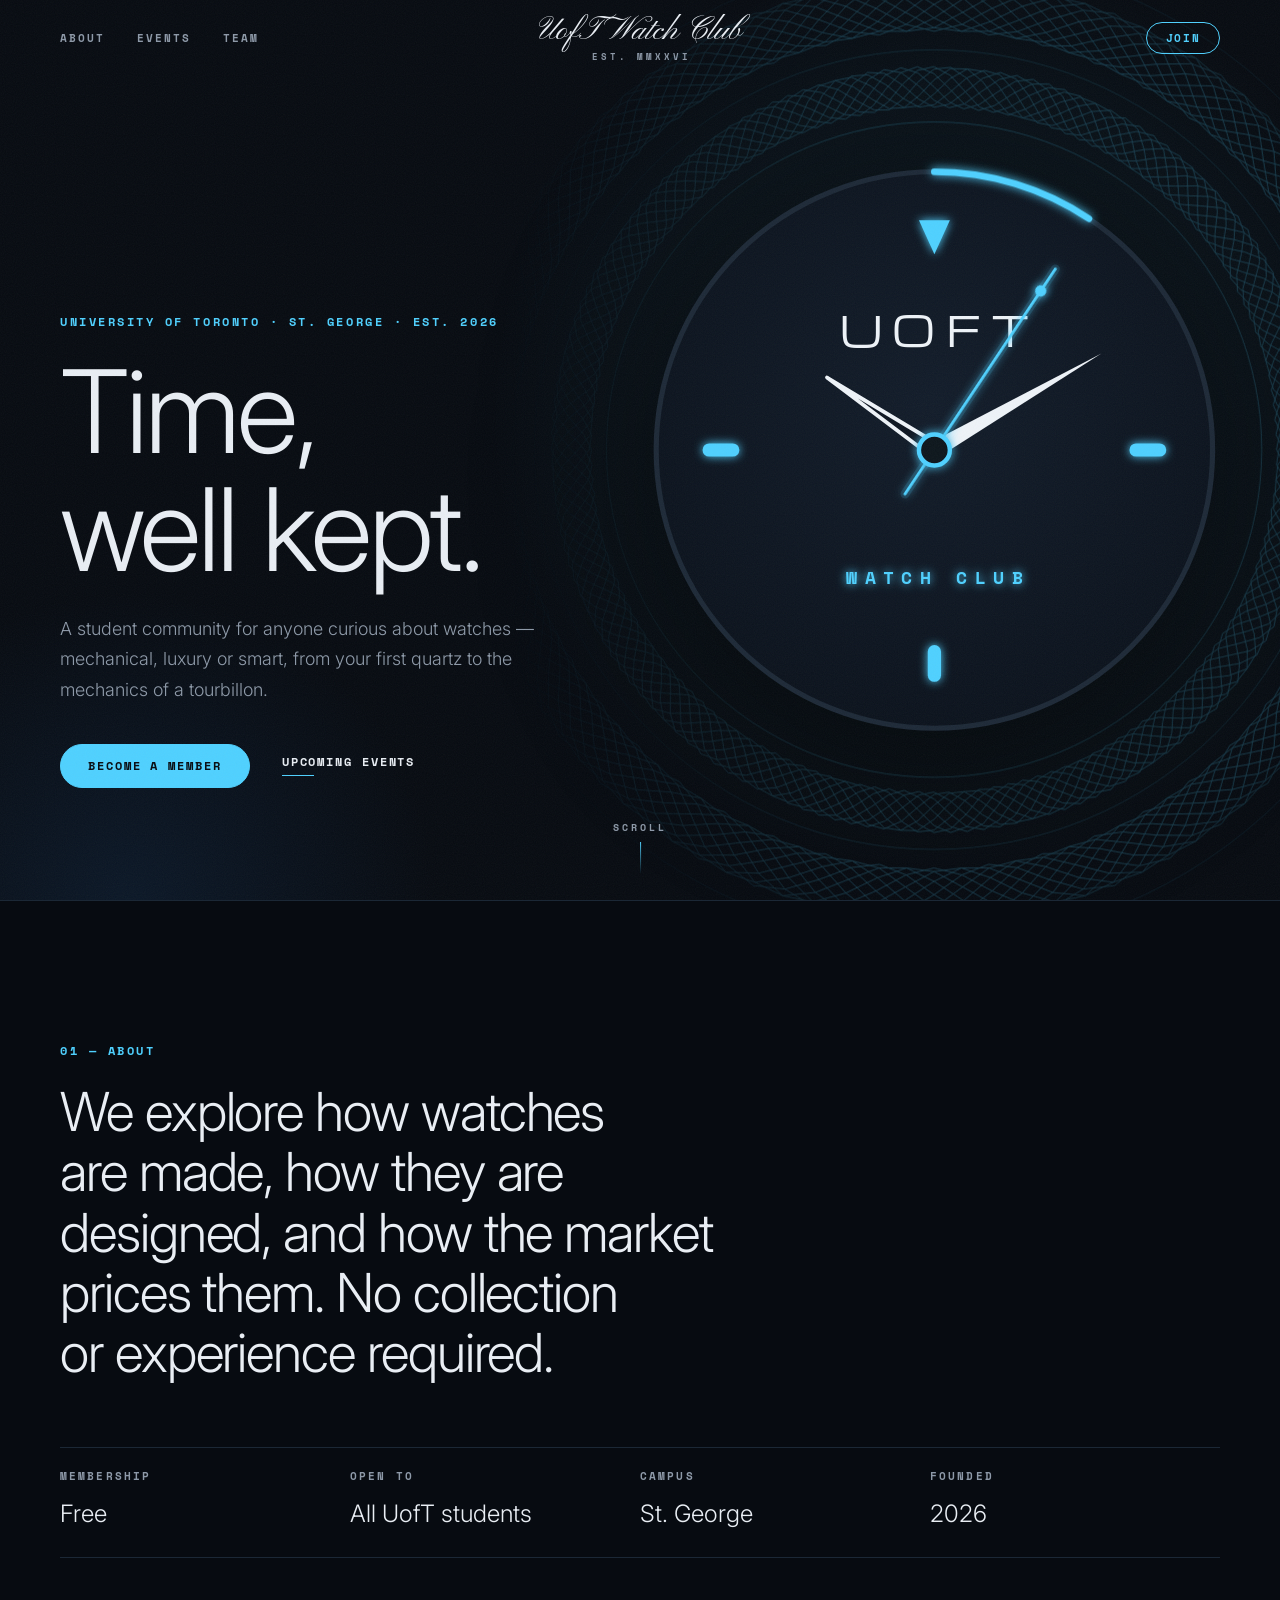
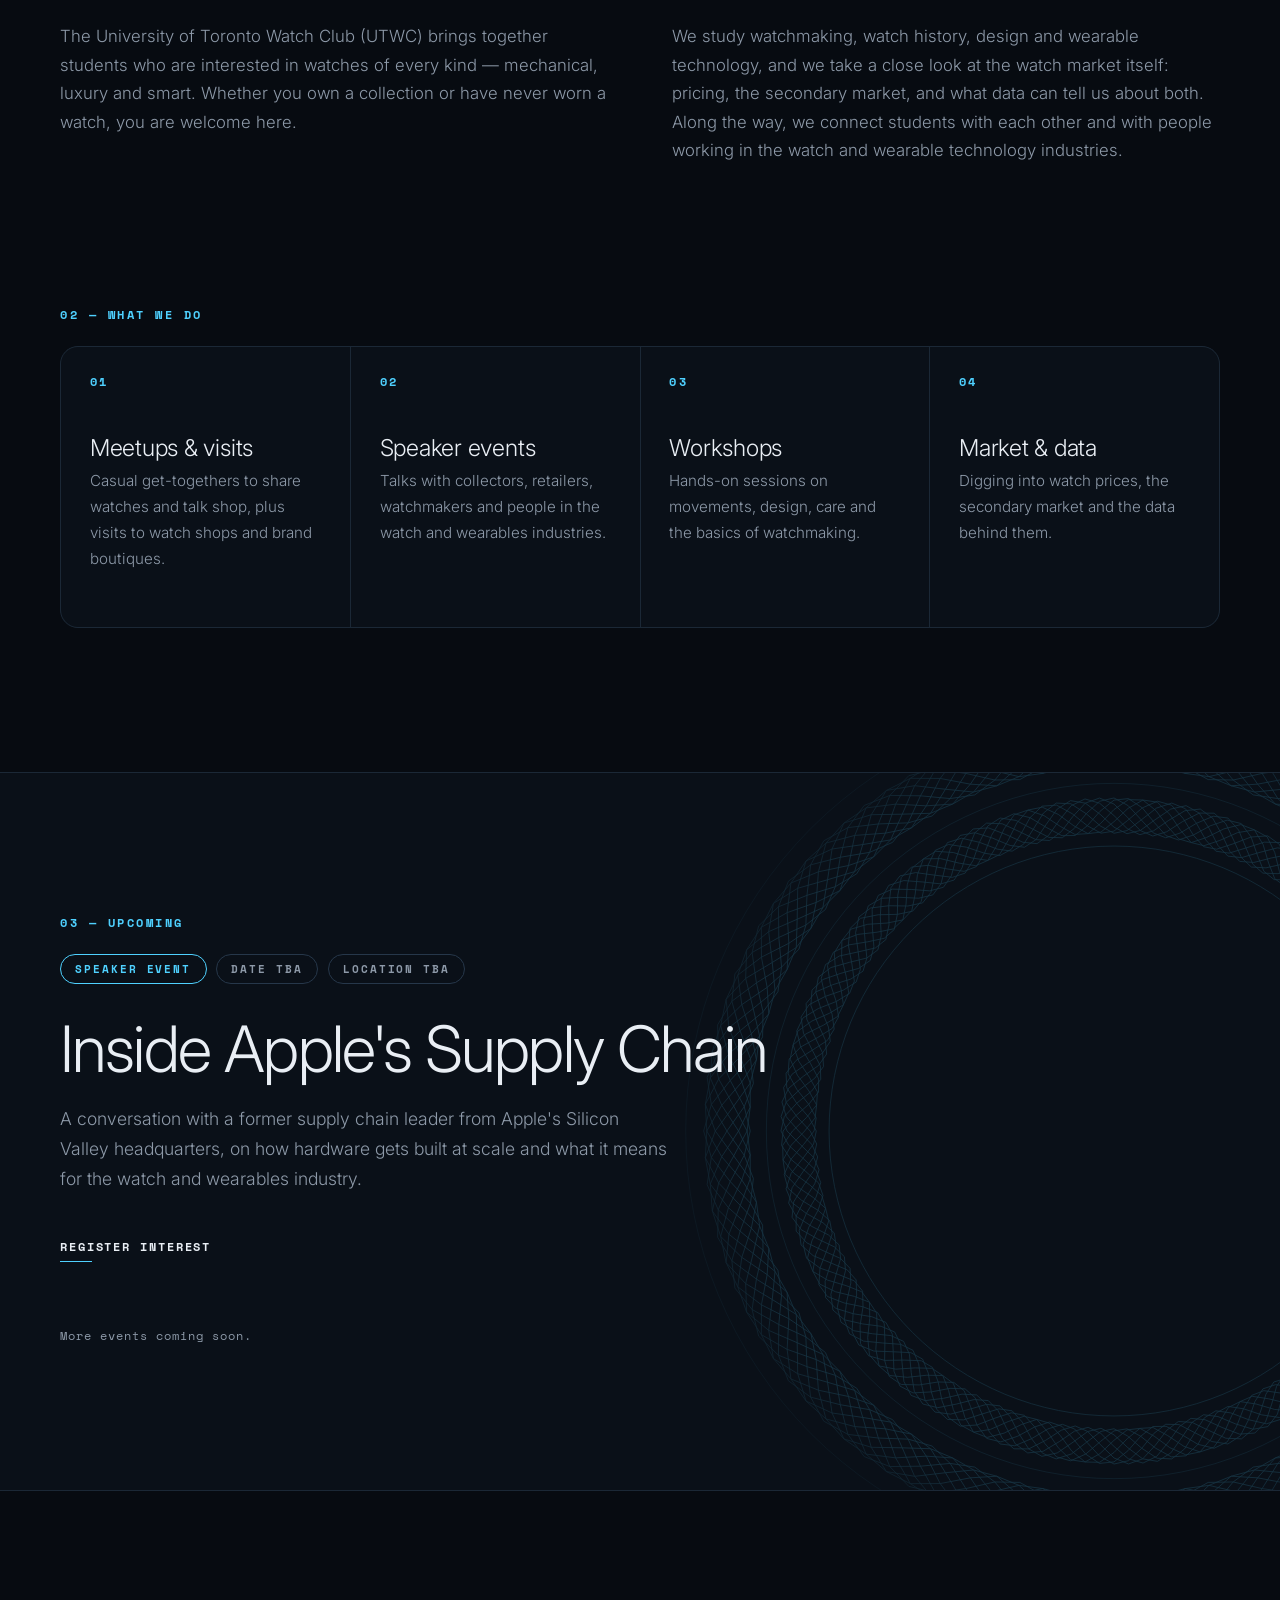
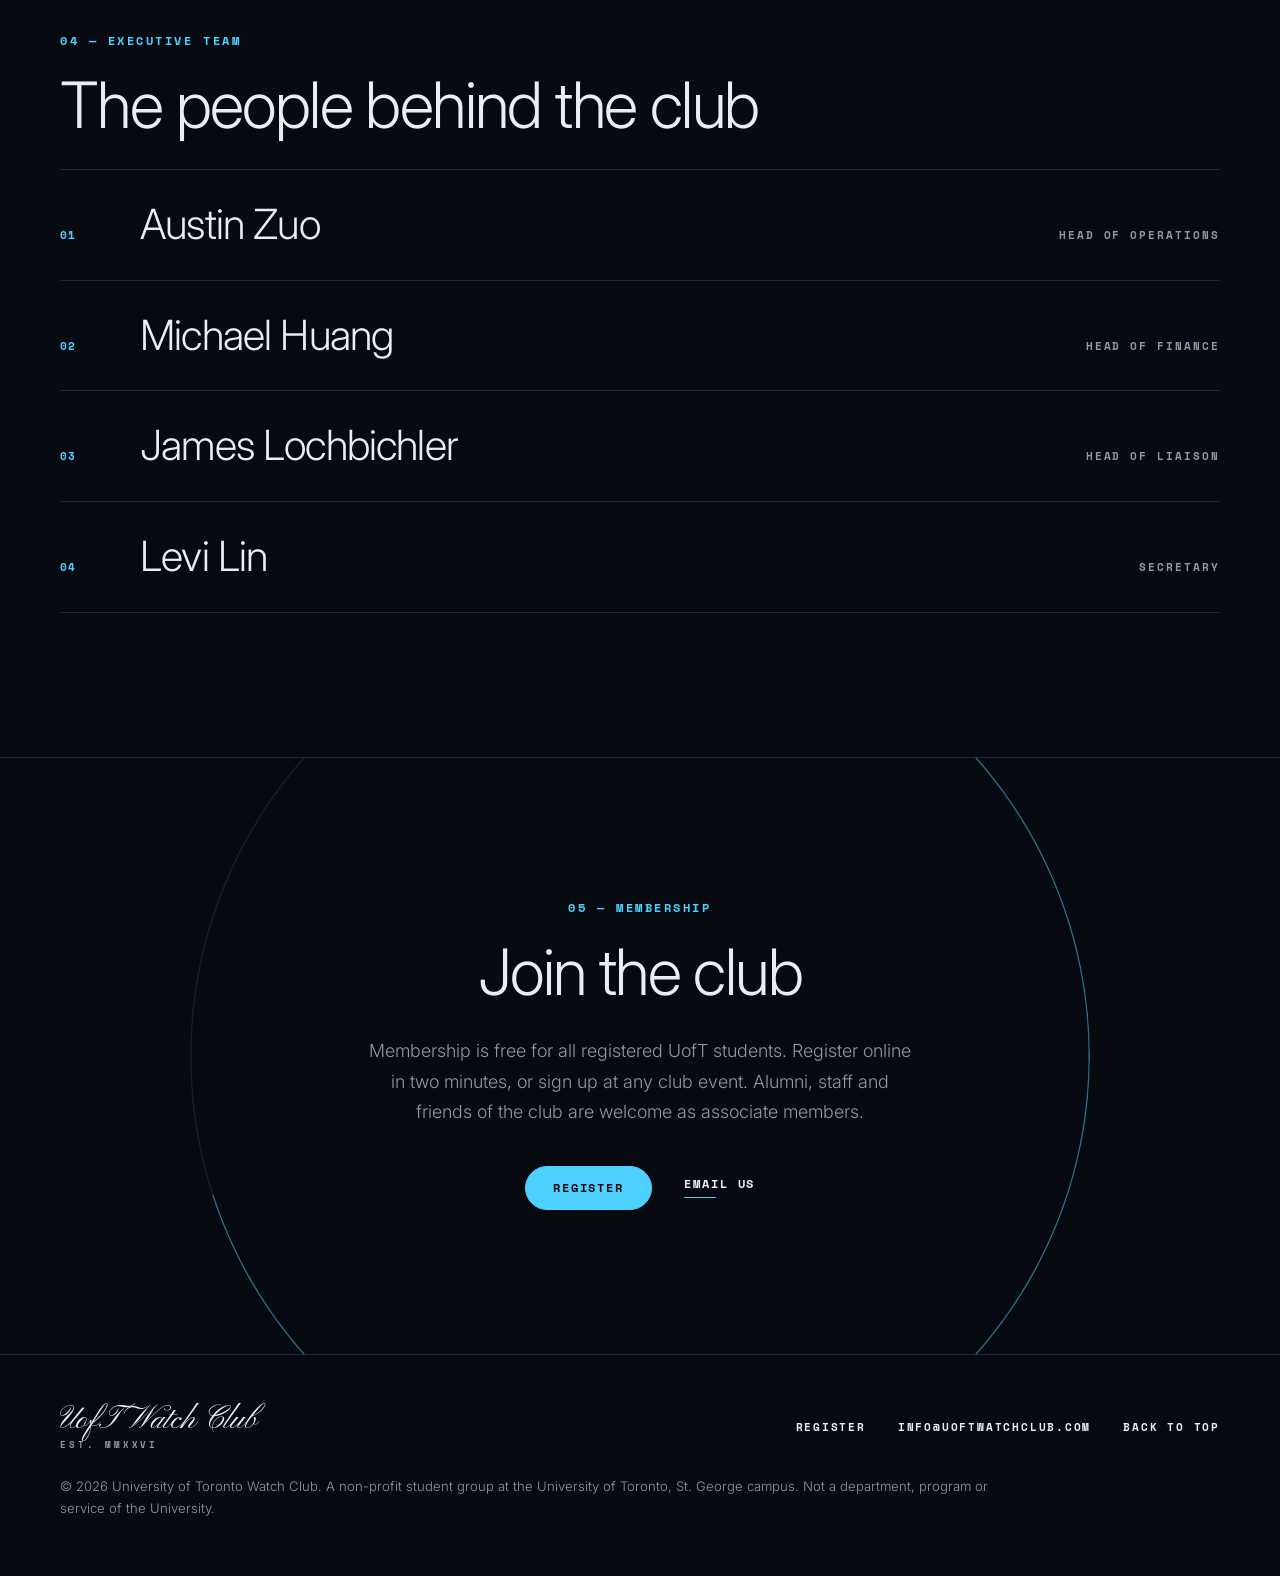
==== commit 61a73783: "Add script wordmark and guilloché pattern Centred Pinyon Script wordmark in the nav and footer, and " ====
--- a/index.html
+++ b/index.html
@@ -18,7 +18,7 @@
   <meta name="twitter:card" content="summary_large_image">
   <link rel="preconnect" href="https://fonts.googleapis.com">
   <link rel="preconnect" href="https://fonts.gstatic.com" crossorigin>
-  <link href="https://fonts.googleapis.com/css2?family=Inter:wght@300;400;500;600&family=Michroma&family=Space+Mono:wght@400;700&display=swap" rel="stylesheet">
+  <link href="https://fonts.googleapis.com/css2?family=Inter:wght@300;400;500;600&family=Michroma&family=Pinyon+Script&family=Space+Mono:wght@400;700&display=swap" rel="stylesheet">
   <link rel="icon" href="icon.svg" type="image/svg+xml">
   <link rel="apple-touch-icon" href="apple-touch-icon.png">
   <link rel="stylesheet" href="style.css">
@@ -26,20 +26,23 @@
 <body>
   <header class="nav" id="nav">
     <div class="wrap nav-inner">
-      <a href="#top" class="brand"><img src="icon.svg" alt="" width="30" height="30"><span>UofT Watch Club</span></a>
-      <nav>
+      <nav class="nav-left">
         <a href="#about">About</a>
         <a href="#events">Events</a>
         <a href="#team">Team</a>
-        <a href="register.html" class="btn btn-small">Join</a>
       </nav>
+      <a href="#top" class="brand"><span class="brand-script">UofT Watch Club</span><span class="brand-tag">Est. MMXXVI</span></a>
+      <div class="nav-right"><a href="register.html" class="btn btn-small">Join</a></div>
     </div>
   </header>
 
   <main id="top">
     <section class="hero">
       <div class="hero-glow" aria-hidden="true"></div>
-      <div class="hero-dial" data-dial data-live aria-hidden="true"></div>
+      <div class="hero-dial" aria-hidden="true">
+        <div class="guilloche" data-guilloche></div>
+        <div class="dial-wrap" data-dial data-live></div>
+      </div>
       <div class="wrap hero-copy">
         <p class="label">University of Toronto · St. George · Est. 2026</p>
         <h1>Time,<br>well kept.</h1>
@@ -98,7 +101,7 @@
     </section>
 
     <section id="events" class="section event">
-      <div class="event-glow" aria-hidden="true"></div>
+      <div class="event-guilloche" data-guilloche aria-hidden="true"></div>
       <div class="wrap">
         <p class="label reveal">03 — Upcoming</p>
         <article class="event-card reveal">
@@ -147,7 +150,7 @@
 
   <footer class="footer">
     <div class="wrap footer-inner">
-      <div class="footer-brand"><img src="icon.svg" alt="" width="26" height="26"><span>UofT Watch Club</span></div>
+      <div class="footer-brand"><span class="brand-script">UofT Watch Club</span><span class="brand-tag">Est. MMXXVI</span></div>
       <nav class="footer-links">
         <a href="register.html">Register</a>
         <a href="mailto:info@uoftwatchclub.com">info@uoftwatchclub.com</a>
@@ -158,6 +161,7 @@
   </footer>
 
   <script src="dial.js"></script>
+  <script src="guilloche.js"></script>
   <script src="site.js"></script>
 </body>
 </html>
--- a/style.css
+++ b/style.css
@@ -36,7 +36,7 @@
 h1 { font-size: clamp(3.2rem, 9vw, 7.5rem); }
 h2 { font-size: clamp(2.2rem, 5vw, 4rem); margin-bottom: 2rem; }
 h3 { font-size: 1.45rem; letter-spacing: -.01em; margin-bottom: .5rem; }
-section[id] { scroll-margin-top: 64px; }
+section[id] { scroll-margin-top: 76px; }
 
 .wrap { max-width: 1240px; margin: 0 auto; padding: 0 20px; }
 @media (min-width: 720px) { .wrap { padding: 0 40px; } }
@@ -76,18 +76,20 @@
   border-bottom: 1px solid transparent; transition: background .3s, border-color .3s;
 }
 .nav.scrolled { background: rgba(7, 11, 17, .78); backdrop-filter: blur(14px); border-color: var(--line); }
-.nav-inner { display: flex; align-items: center; justify-content: space-between; height: 68px; }
-.brand { display: flex; align-items: center; gap: .7rem; }
-.brand span { font: .74rem/1 var(--wide); letter-spacing: .2em; text-transform: uppercase; }
-.nav nav { display: flex; align-items: center; gap: 2rem; }
-.nav nav a:not(.btn) {
+.nav-inner { display: grid; grid-template-columns: 1fr auto 1fr; align-items: center; height: 76px; }
+.brand { display: flex; flex-direction: column; align-items: center; }
+.brand-script { font-family: "Pinyon Script", cursive; font-size: 2.05rem; line-height: 1.1; color: var(--text); white-space: nowrap; }
+.brand-tag { font: 700 .54rem/1 var(--mono); letter-spacing: .34em; text-transform: uppercase; color: var(--muted); margin-top: .15rem; padding-left: .34em; }
+.nav-left { display: flex; align-items: center; gap: 2rem; }
+.nav-left a {
   font: 700 .7rem/1 var(--mono); letter-spacing: .18em; text-transform: uppercase; color: var(--muted);
   transition: color .2s;
 }
-.nav nav a:not(.btn):hover { color: var(--text); }
-@media (max-width: 640px) {
-  .nav nav a:not(.btn) { display: none; }
-  .brand span { font-size: .62rem; }
+.nav-left a:hover { color: var(--text); }
+.nav-right { justify-self: end; }
+@media (max-width: 720px) {
+  .nav-left a { display: none; }
+  .brand-script { font-size: 1.45rem; }
 }
 
 /* Hero */
@@ -102,11 +104,27 @@
     radial-gradient(60vmax 60vmax at 74% 46%, rgba(79, 209, 255, .10), transparent 60%),
     radial-gradient(40vmax 40vmax at 10% 100%, rgba(30, 80, 140, .18), transparent 60%);
 }
-.hero-dial {
-  width: min(78vw, 360px); margin: 0 auto 2.5rem; position: relative;
-  filter: drop-shadow(0 30px 80px rgba(0, 0, 0, .6));
-}
-.hero-dial svg { display: block; width: 100%; height: auto; }
+.hero-dial { width: min(72vw, 340px); margin: 1rem auto 3rem; position: relative; }
+.dial-wrap { position: relative; filter: drop-shadow(0 30px 80px rgba(0, 0, 0, .6)); }
+.dial-wrap svg { display: block; width: 100%; height: auto; }
+
+/* Guilloché: engraved rose-engine lines, slowly turning */
+.guilloche, .event-guilloche { color: var(--cyan); pointer-events: none; }
+.guilloche svg, .event-guilloche svg { display: block; width: 100%; height: 100%; }
+.guilloche {
+  position: absolute; left: 50%; top: 50%; width: 175%; aspect-ratio: 1; transform: translate(-50%, -50%);
+  opacity: .26;
+  /* ring-shaped band, faded out on the left so it stays clear of the headline */
+  -webkit-mask: radial-gradient(closest-side, transparent 58%, #000 64%, #000 88%, transparent 100%),
+                linear-gradient(to right, transparent 8%, #000 42%);
+  -webkit-mask-composite: source-in;
+          mask: radial-gradient(closest-side, transparent 58%, #000 64%, #000 88%, transparent 100%),
+                linear-gradient(to right, transparent 8%, #000 42%);
+          mask-composite: intersect;
+}
+.guilloche svg { animation: turn 240s linear infinite; will-change: transform; }
+@keyframes turn { to { transform: rotate(360deg); } }
+@media (prefers-reduced-motion: reduce) { .guilloche svg { animation: none; } }
 .hero-copy { position: relative; width: 100%; }
 .hero .lede { margin-top: 1.6rem; }
 @media (min-width: 960px) {
@@ -169,13 +187,11 @@
 
 /* Event */
 .event { background: var(--bg-2); overflow: hidden; }
-.event-glow {
-  position: absolute; right: -20vmax; top: 50%; width: 60vmax; height: 60vmax; transform: translateY(-50%);
-  border-radius: 50%; border: 1px solid rgba(79, 209, 255, .25); pointer-events: none;
-  box-shadow: 0 0 120px rgba(79, 209, 255, .08), inset 0 0 120px rgba(79, 209, 255, .06);
-}
-.event-glow::after {
-  content: ""; position: absolute; inset: 8%; border-radius: 50%; border: 1px dashed rgba(79, 209, 255, .12);
+.event-guilloche {
+  position: absolute; right: -22vmax; top: 50%; width: 70vmax; aspect-ratio: 1; transform: translateY(-50%);
+  opacity: .18;
+  -webkit-mask: radial-gradient(closest-side, transparent 55%, #000 65%, #000 85%, transparent 100%);
+          mask: radial-gradient(closest-side, transparent 55%, #000 65%, #000 85%, transparent 100%);
 }
 .event-card { position: relative; max-width: 46rem; }
 .event-meta { list-style: none; display: flex; flex-wrap: wrap; gap: .6rem; margin-bottom: 2rem; }
@@ -220,8 +236,9 @@
 /* Footer */
 .footer { border-top: 1px solid var(--line); padding: 3rem 0 3.5rem; color: var(--muted); font-size: .82rem; }
 .footer-inner { display: grid; gap: 1.6rem; }
-.footer-brand { display: flex; align-items: center; gap: .7rem; }
-.footer-brand span { font: .7rem/1 var(--wide); letter-spacing: .2em; text-transform: uppercase; color: var(--text); }
+.footer-brand { display: flex; flex-direction: column; align-items: flex-start; }
+.footer-brand .brand-script { font-size: 2rem; }
+.footer-brand .brand-tag { padding-left: 0; }
 .footer-links { display: flex; flex-wrap: wrap; gap: .6rem 2rem; }
 .footer-links a { font: 700 .7rem/1 var(--mono); letter-spacing: .16em; text-transform: uppercase; color: var(--text); }
 .footer-links a:hover { color: var(--cyan); }
